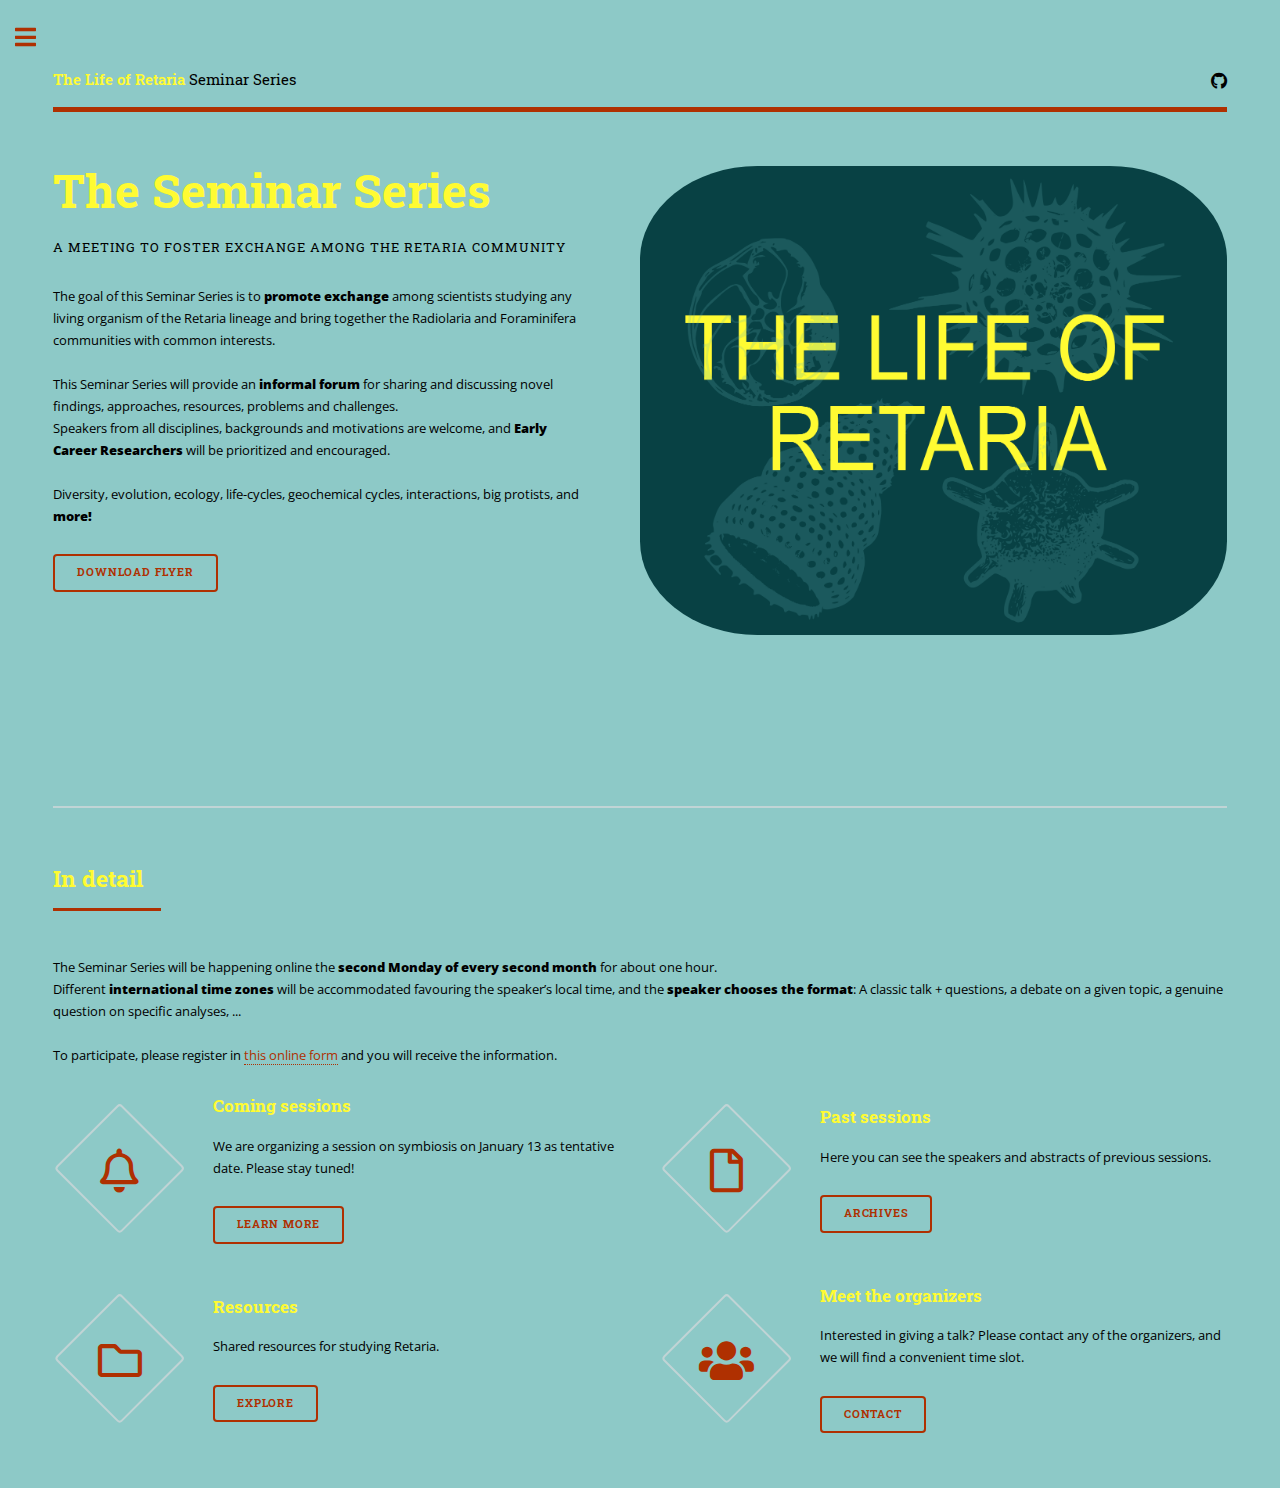
==== index.html @ e72b60a4 "Add files via upload" ====
<!DOCTYPE HTML>
<html>
	<head>
		<title>The Life of Retaria</title>
		<meta charset="utf-8" />
		<meta name="viewport" content="width=device-width, initial-scale=1, user-scalable=no" />
		<link rel="stylesheet" href="assets/css/main.css" />
	</head>
	<body class="is-preload">
		<!-- Wrapper -->
			<div id="wrapper">
				<!-- Main -->
					<div id="main">
						<div class="inner">
							<!-- Header -->
								<header id="header">
									<a href="index.html" class="logo"><strong>The Life of Retaria</strong> Seminar Series</a>
									<ul class="icons">
										<li><a href="https://github.com/thelifeofretaria" class="icon brands fa-github"><span class="label">GitHub</span></a></li>
									</ul>
								</header>
							<!-- Banner -->
								<section id="banner">
									<div class="content">
										<header>
											<h1>The Seminar Series</h1>
											<p>A meeting to foster exchange among the Retaria community</p>
										</header>
										<p>The goal of this Seminar Series is to <b>promote exchange</b> among scientists studying any living organism of the Retaria lineage and bring together the Radiolaria and Foraminifera communities with common interests.<br><br>
										This Seminar Series will provide an <b>informal forum</b> for sharing and discussing novel findings, approaches, resources, problems and challenges.<br>
										Speakers from all disciplines, backgrounds and motivations are welcome, and <b>Early Career Researchers</b> will be prioritized and encouraged.<br><br>
										Diversity, evolution, ecology, life-cycles, geochemical cycles, interactions, big protists, and <b>more!</b></p>
										<ul class="actions">
											<li><a href="resources/flyer.pdf" class="button big" target="_blank">Download flyer</a></li>
										</ul>
									</div>
									<span class="image object">
										<img style="border-radius: 20%; height:80%; width:100%"  src="images/logo.png" alt="Logo" />
									</span>
								</section>
							<!-- Section -->
								<section>
									<header class="major">
										<h2>In detail</h2>
									</header>
									<p>
										The Seminar Series will be happening online the <b>second Monday of every second month</b> for about one hour.<br>
										Different <b>international time zones</b> will be accommodated favouring the speaker’s local time, and the <b>speaker chooses the format</b>: A classic talk + questions, a debate on a given topic, a genuine question on specific analyses, ...<br><br>
										To participate, please register in <a href="https://docs.google.com/forms/d/e/1FAIpQLSf4iBvJV8QETaDscvGAwQDa0go0ghVINvM5Ap4pPi6dqflSEQ/viewform" target="_blank">this online form</a> and you will receive the information.<br>
									</p>
									<div class="features">
										<article>
											<span class="icon fa-bell"></span>
											<div class="content">
												<h3><a href="comingsessions.html">Coming sessions</a></h3>
												<p>We are organizing a session on symbiosis on January 13 as tentative date. Please stay tuned!<b></b></p>
												<ul class="actions">
													<li><a href="comingsessions.html" class="button big">Learn More</a></li>
												</ul>
											</div>
										</article>
										<article>
											<span class="icon regular fa-file"></span>
											<div class="content">
												<h3><a href="pastsessions.html">Past sessions</a></h3>
												<p>Here you can see the speakers and abstracts of previous sessions.</p>
												<ul class="actions">
													<li><a href="pastsessions2024.html" class="button big">Archives</a></li>
												</ul>
											</div>
										</article>
										<article>
											<span class="icon regular fa-folder"></span>
											<div class="content">
												<h3><a href="resources.html">Resources</a></h3>
												<p>Shared resources for studying Retaria.</p>
												<ul class="actions">
													<li><a href="resources.html" class="button big">Explore</a></li>
												</ul>
											</div>
										</article>
										<article>
											<span class="icon solid fa-users"></span>
											<div class="content">
												<h3><a href="organizers.html">Meet the organizers</a></h3>
												<p>Interested in giving a talk? Please contact any of the organizers, and we will find a convenient time slot.</p>
												<ul class="actions">
													<li><a href="organizers.html" class="button big">Contact</a></li>
												</ul>
											</div>
										</article>
									</div>
								</section>
						</div>
					</div>
				<!-- Sidebar -->
					<div id="sidebar">
						<div class="inner">
							<!-- Menu -->
								<nav id="menu">
									<header class="major">
										<h2>Menu</h2>
									</header>
									<ul>
										<li><a href="index.html">Homepage</a></li>
										<li>
											<span class="opener">Programme</span>
											<ul>
												<li><a href="comingsessions.html">Coming sessions</a></li>
												<li><a href="pastsessions2024.html">Past Sessions from 2024</a></li>
											</ul>
										</li>
										<li><a href="resources.html">Resources</a></li>
										<li><a href="organizers.html">Organizers</a></li>
									</ul>
								</nav>
							<!-- Footer -->
								<footer id="footer">
									<p class="copyright">&copy; Untitled. All rights reserved.<br>
									Design: <a href="https://html5up.net">HTML5 UP</a>.</p>
								</footer>
						</div>
					</div>
			</div>
		<!-- Scripts -->
			<script src="assets/js/jquery.min.js"></script>
			<script src="assets/js/browser.min.js"></script>
			<script src="assets/js/breakpoints.min.js"></script>
			<script src="assets/js/util.js"></script>
			<script src="assets/js/main.js"></script>
	</body>
</html>
---- assets/css/main.css ----
@import url(fontawesome-all.min.css);
@import url("https://fonts.googleapis.com/css?family=Open+Sans:400,600,400italic,600italic|Roboto+Slab:400,700");
/*
	Editorial by HTML5 UP
	html5up.net | @ajlkn
	Free for personal and commercial use under the CCA 3.0 license (html5up.net/license)
*/
html, body, div, span, applet, object,
iframe, h1, h2, h3, h4, h5, h6, p, blockquote,
pre, a, abbr, acronym, address, big, cite,
code, del, dfn, em, img, ins, kbd, q, s, samp,
small, strike, strong, sub, sup, tt, var, b,
u, i, center, dl, dt, dd, ol, ul, li, fieldset,
form, label, legend, table, caption, tbody,
tfoot, thead, tr, th, td, article, aside,
canvas, details, embed, figure, figcaption,
footer, header, hgroup, menu, nav, output, ruby,
section, summary, time, mark, audio, video {
  margin: 0;
  padding: 0;
  border: 0;
  font-size: 100%;
  font: inherit;
  vertical-align: baseline; }

article, aside, details, figcaption, figure,
footer, header, hgroup, menu, nav, section {
  display: block; }

body {
  line-height: 1; }

ol, ul {
  list-style: none; }

blockquote, q {
  quotes: none; }
  blockquote:before, blockquote:after, q:before, q:after {
    content: '';
    content: none; }

table {
  border-collapse: collapse;
  border-spacing: 0; }

body {
  -webkit-text-size-adjust: none; }

mark {
  background-color: transparent;
  color: inherit; }

input::-moz-focus-inner {
  border: 0;
  padding: 0; }

input, select, textarea {
  -moz-appearance: none;
  -webkit-appearance: none;
  -ms-appearance: none;
  appearance: none; }

/* Basic */
@-ms-viewport {
  width: device-width; }

body {
  -ms-overflow-style: scrollbar; }

@media screen and (max-width: 480px) {
  html, body {
    min-width: 320px; } }

html {
  box-sizing: border-box; }

*, *:before, *:after {
  box-sizing: inherit; }

body {
  background: #8dc9c7; }
  body.is-preload *, body.is-preload *:before, body.is-preload *:after, body.is-resizing *, body.is-resizing *:before, body.is-resizing *:after {
    -moz-animation: none !important;
    -webkit-animation: none !important;
    -ms-animation: none !important;
    animation: none !important;
    -moz-transition: none !important;
    -webkit-transition: none !important;
    -ms-transition: none !important;
    transition: none !important; }

/* Type */
body, input, select, textarea {
  color: #000000;
  font-family: "Open Sans", sans-serif;
  font-size: 13pt;
  font-weight: 400;
  line-height: 1.65; }
  @media screen and (max-width: 1680px) {
    body, input, select, textarea {
      font-size: 11pt; } }
  @media screen and (max-width: 1280px) {
    body, input, select, textarea {
      font-size: 10pt; } }
  @media screen and (max-width: 360px) {
    body, input, select, textarea {
      font-size: 9pt; } }

a {
  -moz-transition: color 0.2s ease-in-out, border-bottom-color 0.2s ease-in-out;
  -webkit-transition: color 0.2s ease-in-out, border-bottom-color 0.2s ease-in-out;
  -ms-transition: color 0.2s ease-in-out, border-bottom-color 0.2s ease-in-out;
  transition: color 0.2s ease-in-out, border-bottom-color 0.2s ease-in-out;
  border-bottom: dotted 1px;
  color: #AF3001;
  text-decoration: none; }
  a:hover {
    border-bottom-color: #AF3001;
    color: #AF3001 !important; }
    a:hover strong {
      color: inherit; }

strong {
  color: #FFFB32;
  font-weight: 600; }

b {
  color: #000000;
  font-weight: 1000; }

em, i {
  font-style: italic; }

p {
  margin: 0 0 2em 0; }

h1, h2, h3, h4, h5, h6 {
  color: #FFFB32;
  font-family: "Roboto Slab", serif;
  font-weight: 700;
  line-height: 1.5;
  margin: 0 0 1em 0; }
  h1 a, h2 a, h3 a, h4 a, h5 a, h6 a {
    color: inherit;
    text-decoration: none;
    border-bottom: 0; }

h1 {
  font-size: 4em;
  margin: 0 0 0.5em 0;
  line-height: 1.3; }

h2 {
  font-size: 1.75em; }

h3 {
  font-size: 1.25em; }

h4 {
  font-size: 1.1em; }

h5 {
  font-size: 0.9em; }

h6 {
  font-size: 0.7em; }

@media screen and (max-width: 1680px) {
  h1 {
    font-size: 3.5em; } }

@media screen and (max-width: 980px) {
  h1 {
    font-size: 3.25em; } }

@media screen and (max-width: 736px) {
  h1 {
    font-size: 2em;
    line-height: 1.4; }
  h2 {
    font-size: 1.5em; } }

sub {
  font-size: 0.8em;
  position: relative;
  top: 0.5em; }

sup {
  font-size: 0.8em;
  position: relative;
  top: -0.5em; }

blockquote {
  border-left: solid 3px rgba(210, 215, 217, 0.75);
  font-style: italic;
  margin: 0 0 2em 0;
  padding: 0.5em 0 0.5em 2em; }

code {
  background: rgba(230, 235, 237, 0.25);
  border-radius: 0.375em;
  border: solid 1px rgba(210, 215, 217, 0.75);
  font-family: "Courier New", monospace;
  font-size: 0.9em;
  margin: 0 0.25em;
  padding: 0.25em 0.65em; }

pre {
  -webkit-overflow-scrolling: touch;
  font-family: "Courier New", monospace;
  font-size: 0.9em;
  margin: 0 0 2em 0; }
  pre code {
    display: block;
    line-height: 1.75;
    padding: 1em 1.5em;
    overflow-x: auto; }

hr {
  border: 0;
  border-bottom: solid 1px rgba(210, 215, 217, 0.75);
  margin: 2em 0; }
  hr.major {
    margin: 3em 0; }

.align-left {
  text-align: left; }

.align-center {
  text-align: center; }

.align-right {
  text-align: right; }

/* Row */
.row {
  display: flex;
  flex-wrap: wrap;
  box-sizing: border-box;
  align-items: stretch; }
  .row > * {
    box-sizing: border-box; }
  .row.gtr-uniform > * > :last-child {
    margin-bottom: 0; }
  .row.aln-left {
    justify-content: flex-start; }
  .row.aln-center {
    justify-content: center; }
  .row.aln-right {
    justify-content: flex-end; }
  .row.aln-top {
    align-items: flex-start; }
  .row.aln-middle {
    align-items: center; }
  .row.aln-bottom {
    align-items: flex-end; }
  .row > .imp {
    order: -1; }
  .row > .col-1 {
    width: 8.33333%; }
  .row > .off-1 {
    margin-left: 8.33333%; }
  .row > .col-2 {
    width: 16.66667%; }
  .row > .off-2 {
    margin-left: 16.66667%; }
  .row > .col-3 {
    width: 25%; }
  .row > .off-3 {
    margin-left: 25%; }
  .row > .col-4 {
    width: 33.33333%; }
  .row > .off-4 {
    margin-left: 33.33333%; }
  .row > .col-5 {
    width: 41.66667%; }
  .row > .off-5 {
    margin-left: 41.66667%; }
  .row > .col-6 {
    width: 50%; }
  .row > .off-6 {
    margin-left: 50%; }
  .row > .col-7 {
    width: 58.33333%; }
  .row > .off-7 {
    margin-left: 58.33333%; }
  .row > .col-8 {
    width: 66.66667%; }
  .row > .off-8 {
    margin-left: 66.66667%; }
  .row > .col-9 {
    width: 75%; }
  .row > .off-9 {
    margin-left: 75%; }
  .row > .col-10 {
    width: 83.33333%; }
  .row > .off-10 {
    margin-left: 83.33333%; }
  .row > .col-11 {
    width: 91.66667%; }
  .row > .off-11 {
    margin-left: 91.66667%; }
  .row > .col-12 {
    width: 100%; }
  .row > .off-12 {
    margin-left: 100%; }
  .row.gtr-0 {
    margin-top: 0;
    margin-left: 0em; }
    .row.gtr-0 > * {
      padding: 0 0 0 0em; }
    .row.gtr-0.gtr-uniform {
      margin-top: 0em; }
      .row.gtr-0.gtr-uniform > * {
        padding-top: 0em; }
  .row.gtr-25 {
    margin-top: 0;
    margin-left: -0.375em; }
    .row.gtr-25 > * {
      padding: 0 0 0 0.375em; }
    .row.gtr-25.gtr-uniform {
      margin-top: -0.375em; }
      .row.gtr-25.gtr-uniform > * {
        padding-top: 0.375em; }
  .row.gtr-50 {
    margin-top: 0;
    margin-left: -0.75em; }
    .row.gtr-50 > * {
      padding: 0 0 0 0.75em; }
    .row.gtr-50.gtr-uniform {
      margin-top: -0.75em; }
      .row.gtr-50.gtr-uniform > * {
        padding-top: 0.75em; }
  .row {
    margin-top: 0;
    margin-left: -1.5em; }
    .row > * {
      padding: 0 0 0 1.5em; }
    .row.gtr-uniform {
      margin-top: -1.5em; }
      .row.gtr-uniform > * {
        padding-top: 1.5em; }
  .row.gtr-150 {
    margin-top: 0;
    margin-left: -2.25em; }
    .row.gtr-150 > * {
      padding: 0 0 0 2.25em; }
    .row.gtr-150.gtr-uniform {
      margin-top: -2.25em; }
      .row.gtr-150.gtr-uniform > * {
        padding-top: 2.25em; }
  .row.gtr-200 {
    margin-top: 0;
    margin-left: -3em; }
    .row.gtr-200 > * {
      padding: 0 0 0 3em; }
    .row.gtr-200.gtr-uniform {
      margin-top: -3em; }
      .row.gtr-200.gtr-uniform > * {
        padding-top: 3em; }
  @media screen and (max-width: 1680px) {
    .row {
      display: flex;
      flex-wrap: wrap;
      box-sizing: border-box;
      align-items: stretch; }
      .row > * {
        box-sizing: border-box; }
      .row.gtr-uniform > * > :last-child {
        margin-bottom: 0; }
      .row.aln-left {
        justify-content: flex-start; }
      .row.aln-center {
        justify-content: center; }
      .row.aln-right {
        justify-content: flex-end; }
      .row.aln-top {
        align-items: flex-start; }
      .row.aln-middle {
        align-items: center; }
      .row.aln-bottom {
        align-items: flex-end; }
      .row > .imp-xlarge {
        order: -1; }
      .row > .col-1-xlarge {
        width: 8.33333%; }
      .row > .off-1-xlarge {
        margin-left: 8.33333%; }
      .row > .col-2-xlarge {
        width: 16.66667%; }
      .row > .off-2-xlarge {
        margin-left: 16.66667%; }
      .row > .col-3-xlarge {
        width: 25%; }
      .row > .off-3-xlarge {
        margin-left: 25%; }
      .row > .col-4-xlarge {
        width: 33.33333%; }
      .row > .off-4-xlarge {
        margin-left: 33.33333%; }
      .row > .col-5-xlarge {
        width: 41.66667%; }
      .row > .off-5-xlarge {
        margin-left: 41.66667%; }
      .row > .col-6-xlarge {
        width: 50%; }
      .row > .off-6-xlarge {
        margin-left: 50%; }
      .row > .col-7-xlarge {
        width: 58.33333%; }
      .row > .off-7-xlarge {
        margin-left: 58.33333%; }
      .row > .col-8-xlarge {
        width: 66.66667%; }
      .row > .off-8-xlarge {
        margin-left: 66.66667%; }
      .row > .col-9-xlarge {
        width: 75%; }
      .row > .off-9-xlarge {
        margin-left: 75%; }
      .row > .col-10-xlarge {
        width: 83.33333%; }
      .row > .off-10-xlarge {
        margin-left: 83.33333%; }
      .row > .col-11-xlarge {
        width: 91.66667%; }
      .row > .off-11-xlarge {
        margin-left: 91.66667%; }
      .row > .col-12-xlarge {
        width: 100%; }
      .row > .off-12-xlarge {
        margin-left: 100%; }
      .row.gtr-0 {
        margin-top: 0;
        margin-left: 0em; }
        .row.gtr-0 > * {
          padding: 0 0 0 0em; }
        .row.gtr-0.gtr-uniform {
          margin-top: 0em; }
          .row.gtr-0.gtr-uniform > * {
            padding-top: 0em; }
      .row.gtr-25 {
        margin-top: 0;
        margin-left: -0.375em; }
        .row.gtr-25 > * {
          padding: 0 0 0 0.375em; }
        .row.gtr-25.gtr-uniform {
          margin-top: -0.375em; }
          .row.gtr-25.gtr-uniform > * {
            padding-top: 0.375em; }
      .row.gtr-50 {
        margin-top: 0;
        margin-left: -0.75em; }
        .row.gtr-50 > * {
          padding: 0 0 0 0.75em; }
        .row.gtr-50.gtr-uniform {
          margin-top: -0.75em; }
          .row.gtr-50.gtr-uniform > * {
            padding-top: 0.75em; }
      .row {
        margin-top: 0;
        margin-left: -1.5em; }
        .row > * {
          padding: 0 0 0 1.5em; }
        .row.gtr-uniform {
          margin-top: -1.5em; }
          .row.gtr-uniform > * {
            padding-top: 1.5em; }
      .row.gtr-150 {
        margin-top: 0;
        margin-left: -2.25em; }
        .row.gtr-150 > * {
          padding: 0 0 0 2.25em; }
        .row.gtr-150.gtr-uniform {
          margin-top: -2.25em; }
          .row.gtr-150.gtr-uniform > * {
            padding-top: 2.25em; }
      .row.gtr-200 {
        margin-top: 0;
        margin-left: -3em; }
        .row.gtr-200 > * {
          padding: 0 0 0 3em; }
        .row.gtr-200.gtr-uniform {
          margin-top: -3em; }
          .row.gtr-200.gtr-uniform > * {
            padding-top: 3em; } }
  @media screen and (max-width: 1280px) {
    .row {
      display: flex;
      flex-wrap: wrap;
      box-sizing: border-box;
      align-items: stretch; }
      .row > * {
        box-sizing: border-box; }
      .row.gtr-uniform > * > :last-child {
        margin-bottom: 0; }
      .row.aln-left {
        justify-content: flex-start; }
      .row.aln-center {
        justify-content: center; }
      .row.aln-right {
        justify-content: flex-end; }
      .row.aln-top {
        align-items: flex-start; }
      .row.aln-middle {
        align-items: center; }
      .row.aln-bottom {
        align-items: flex-end; }
      .row > .imp-large {
        order: -1; }
      .row > .col-1-large {
        width: 8.33333%; }
      .row > .off-1-large {
        margin-left: 8.33333%; }
      .row > .col-2-large {
        width: 16.66667%; }
      .row > .off-2-large {
        margin-left: 16.66667%; }
      .row > .col-3-large {
        width: 25%; }
      .row > .off-3-large {
        margin-left: 25%; }
      .row > .col-4-large {
        width: 33.33333%; }
      .row > .off-4-large {
        margin-left: 33.33333%; }
      .row > .col-5-large {
        width: 41.66667%; }
      .row > .off-5-large {
        margin-left: 41.66667%; }
      .row > .col-6-large {
        width: 50%; }
      .row > .off-6-large {
        margin-left: 50%; }
      .row > .col-7-large {
        width: 58.33333%; }
      .row > .off-7-large {
        margin-left: 58.33333%; }
      .row > .col-8-large {
        width: 66.66667%; }
      .row > .off-8-large {
        margin-left: 66.66667%; }
      .row > .col-9-large {
        width: 75%; }
      .row > .off-9-large {
        margin-left: 75%; }
      .row > .col-10-large {
        width: 83.33333%; }
      .row > .off-10-large {
        margin-left: 83.33333%; }
      .row > .col-11-large {
        width: 91.66667%; }
      .row > .off-11-large {
        margin-left: 91.66667%; }
      .row > .col-12-large {
        width: 100%; }
      .row > .off-12-large {
        margin-left: 100%; }
      .row.gtr-0 {
        margin-top: 0;
        margin-left: 0em; }
        .row.gtr-0 > * {
          padding: 0 0 0 0em; }
        .row.gtr-0.gtr-uniform {
          margin-top: 0em; }
          .row.gtr-0.gtr-uniform > * {
            padding-top: 0em; }
      .row.gtr-25 {
        margin-top: 0;
        margin-left: -0.375em; }
        .row.gtr-25 > * {
          padding: 0 0 0 0.375em; }
        .row.gtr-25.gtr-uniform {
          margin-top: -0.375em; }
          .row.gtr-25.gtr-uniform > * {
            padding-top: 0.375em; }
      .row.gtr-50 {
        margin-top: 0;
        margin-left: -0.75em; }
        .row.gtr-50 > * {
          padding: 0 0 0 0.75em; }
        .row.gtr-50.gtr-uniform {
          margin-top: -0.75em; }
          .row.gtr-50.gtr-uniform > * {
            padding-top: 0.75em; }
      .row {
        margin-top: 0;
        margin-left: -1.5em; }
        .row > * {
          padding: 0 0 0 1.5em; }
        .row.gtr-uniform {
          margin-top: -1.5em; }
          .row.gtr-uniform > * {
            padding-top: 1.5em; }
      .row.gtr-150 {
        margin-top: 0;
        margin-left: -2.25em; }
        .row.gtr-150 > * {
          padding: 0 0 0 2.25em; }
        .row.gtr-150.gtr-uniform {
          margin-top: -2.25em; }
          .row.gtr-150.gtr-uniform > * {
            padding-top: 2.25em; }
      .row.gtr-200 {
        margin-top: 0;
        margin-left: -3em; }
        .row.gtr-200 > * {
          padding: 0 0 0 3em; }
        .row.gtr-200.gtr-uniform {
          margin-top: -3em; }
          .row.gtr-200.gtr-uniform > * {
            padding-top: 3em; } }
  @media screen and (max-width: 980px) {
    .row {
      display: flex;
      flex-wrap: wrap;
      box-sizing: border-box;
      align-items: stretch; }
      .row > * {
        box-sizing: border-box; }
      .row.gtr-uniform > * > :last-child {
        margin-bottom: 0; }
      .row.aln-left {
        justify-content: flex-start; }
      .row.aln-center {
        justify-content: center; }
      .row.aln-right {
        justify-content: flex-end; }
      .row.aln-top {
        align-items: flex-start; }
      .row.aln-middle {
        align-items: center; }
      .row.aln-bottom {
        align-items: flex-end; }
      .row > .imp-medium {
        order: -1; }
      .row > .col-1-medium {
        width: 8.33333%; }
      .row > .off-1-medium {
        margin-left: 8.33333%; }
      .row > .col-2-medium {
        width: 16.66667%; }
      .row > .off-2-medium {
        margin-left: 16.66667%; }
      .row > .col-3-medium {
        width: 25%; }
      .row > .off-3-medium {
        margin-left: 25%; }
      .row > .col-4-medium {
        width: 33.33333%; }
      .row > .off-4-medium {
        margin-left: 33.33333%; }
      .row > .col-5-medium {
        width: 41.66667%; }
      .row > .off-5-medium {
        margin-left: 41.66667%; }
      .row > .col-6-medium {
        width: 50%; }
      .row > .off-6-medium {
        margin-left: 50%; }
      .row > .col-7-medium {
        width: 58.33333%; }
      .row > .off-7-medium {
        margin-left: 58.33333%; }
      .row > .col-8-medium {
        width: 66.66667%; }
      .row > .off-8-medium {
        margin-left: 66.66667%; }
      .row > .col-9-medium {
        width: 75%; }
      .row > .off-9-medium {
        margin-left: 75%; }
      .row > .col-10-medium {
        width: 83.33333%; }
      .row > .off-10-medium {
        margin-left: 83.33333%; }
      .row > .col-11-medium {
        width: 91.66667%; }
      .row > .off-11-medium {
        margin-left: 91.66667%; }
      .row > .col-12-medium {
        width: 100%; }
      .row > .off-12-medium {
        margin-left: 100%; }
      .row.gtr-0 {
        margin-top: 0;
        margin-left: 0em; }
        .row.gtr-0 > * {
          padding: 0 0 0 0em; }
        .row.gtr-0.gtr-uniform {
          margin-top: 0em; }
          .row.gtr-0.gtr-uniform > * {
            padding-top: 0em; }
      .row.gtr-25 {
        margin-top: 0;
        margin-left: -0.375em; }
        .row.gtr-25 > * {
          padding: 0 0 0 0.375em; }
        .row.gtr-25.gtr-uniform {
          margin-top: -0.375em; }
          .row.gtr-25.gtr-uniform > * {
            padding-top: 0.375em; }
      .row.gtr-50 {
        margin-top: 0;
        margin-left: -0.75em; }
        .row.gtr-50 > * {
          padding: 0 0 0 0.75em; }
        .row.gtr-50.gtr-uniform {
          margin-top: -0.75em; }
          .row.gtr-50.gtr-uniform > * {
            padding-top: 0.75em; }
      .row {
        margin-top: 0;
        margin-left: -1.5em; }
        .row > * {
          padding: 0 0 0 1.5em; }
        .row.gtr-uniform {
          margin-top: -1.5em; }
          .row.gtr-uniform > * {
            padding-top: 1.5em; }
      .row.gtr-150 {
        margin-top: 0;
        margin-left: -2.25em; }
        .row.gtr-150 > * {
          padding: 0 0 0 2.25em; }
        .row.gtr-150.gtr-uniform {
          margin-top: -2.25em; }
          .row.gtr-150.gtr-uniform > * {
            padding-top: 2.25em; }
      .row.gtr-200 {
        margin-top: 0;
        margin-left: -3em; }
        .row.gtr-200 > * {
          padding: 0 0 0 3em; }
        .row.gtr-200.gtr-uniform {
          margin-top: -3em; }
          .row.gtr-200.gtr-uniform > * {
            padding-top: 3em; } }
  @media screen and (max-width: 736px) {
    .row {
      display: flex;
      flex-wrap: wrap;
      box-sizing: border-box;
      align-items: stretch; }
      .row > * {
        box-sizing: border-box; }
      .row.gtr-uniform > * > :last-child {
        margin-bottom: 0; }
      .row.aln-left {
        justify-content: flex-start; }
      .row.aln-center {
        justify-content: center; }
      .row.aln-right {
        justify-content: flex-end; }
      .row.aln-top {
        align-items: flex-start; }
      .row.aln-middle {
        align-items: center; }
      .row.aln-bottom {
        align-items: flex-end; }
      .row > .imp-small {
        order: -1; }
      .row > .col-1-small {
        width: 8.33333%; }
      .row > .off-1-small {
        margin-left: 8.33333%; }
      .row > .col-2-small {
        width: 16.66667%; }
      .row > .off-2-small {
        margin-left: 16.66667%; }
      .row > .col-3-small {
        width: 25%; }
      .row > .off-3-small {
        margin-left: 25%; }
      .row > .col-4-small {
        width: 33.33333%; }
      .row > .off-4-small {
        margin-left: 33.33333%; }
      .row > .col-5-small {
        width: 41.66667%; }
      .row > .off-5-small {
        margin-left: 41.66667%; }
      .row > .col-6-small {
        width: 50%; }
      .row > .off-6-small {
        margin-left: 50%; }
      .row > .col-7-small {
        width: 58.33333%; }
      .row > .off-7-small {
        margin-left: 58.33333%; }
      .row > .col-8-small {
        width: 66.66667%; }
      .row > .off-8-small {
        margin-left: 66.66667%; }
      .row > .col-9-small {
        width: 75%; }
      .row > .off-9-small {
        margin-left: 75%; }
      .row > .col-10-small {
        width: 83.33333%; }
      .row > .off-10-small {
        margin-left: 83.33333%; }
      .row > .col-11-small {
        width: 91.66667%; }
      .row > .off-11-small {
        margin-left: 91.66667%; }
      .row > .col-12-small {
        width: 100%; }
      .row > .off-12-small {
        margin-left: 100%; }
      .row.gtr-0 {
        margin-top: 0;
        margin-left: 0em; }
        .row.gtr-0 > * {
          padding: 0 0 0 0em; }
        .row.gtr-0.gtr-uniform {
          margin-top: 0em; }
          .row.gtr-0.gtr-uniform > * {
            padding-top: 0em; }
      .row.gtr-25 {
        margin-top: 0;
        margin-left: -0.375em; }
        .row.gtr-25 > * {
          padding: 0 0 0 0.375em; }
        .row.gtr-25.gtr-uniform {
          margin-top: -0.375em; }
          .row.gtr-25.gtr-uniform > * {
            padding-top: 0.375em; }
      .row.gtr-50 {
        margin-top: 0;
        margin-left: -0.75em; }
        .row.gtr-50 > * {
          padding: 0 0 0 0.75em; }
        .row.gtr-50.gtr-uniform {
          margin-top: -0.75em; }
          .row.gtr-50.gtr-uniform > * {
            padding-top: 0.75em; }
      .row {
        margin-top: 0;
        margin-left: -1.5em; }
        .row > * {
          padding: 0 0 0 1.5em; }
        .row.gtr-uniform {
          margin-top: -1.5em; }
          .row.gtr-uniform > * {
            padding-top: 1.5em; }
      .row.gtr-150 {
        margin-top: 0;
        margin-left: -2.25em; }
        .row.gtr-150 > * {
          padding: 0 0 0 2.25em; }
        .row.gtr-150.gtr-uniform {
          margin-top: -2.25em; }
          .row.gtr-150.gtr-uniform > * {
            padding-top: 2.25em; }
      .row.gtr-200 {
        margin-top: 0;
        margin-left: -3em; }
        .row.gtr-200 > * {
          padding: 0 0 0 3em; }
        .row.gtr-200.gtr-uniform {
          margin-top: -3em; }
          .row.gtr-200.gtr-uniform > * {
            padding-top: 3em; } }
  @media screen and (max-width: 480px) {
    .row {
      display: flex;
      flex-wrap: wrap;
      box-sizing: border-box;
      align-items: stretch; }
      .row > * {
        box-sizing: border-box; }
      .row.gtr-uniform > * > :last-child {
        margin-bottom: 0; }
      .row.aln-left {
        justify-content: flex-start; }
      .row.aln-center {
        justify-content: center; }
      .row.aln-right {
        justify-content: flex-end; }
      .row.aln-top {
        align-items: flex-start; }
      .row.aln-middle {
        align-items: center; }
      .row.aln-bottom {
        align-items: flex-end; }
      .row > .imp-xsmall {
        order: -1; }
      .row > .col-1-xsmall {
        width: 8.33333%; }
      .row > .off-1-xsmall {
        margin-left: 8.33333%; }
      .row > .col-2-xsmall {
        width: 16.66667%; }
      .row > .off-2-xsmall {
        margin-left: 16.66667%; }
      .row > .col-3-xsmall {
        width: 25%; }
      .row > .off-3-xsmall {
        margin-left: 25%; }
      .row > .col-4-xsmall {
        width: 33.33333%; }
      .row > .off-4-xsmall {
        margin-left: 33.33333%; }
      .row > .col-5-xsmall {
        width: 41.66667%; }
      .row > .off-5-xsmall {
        margin-left: 41.66667%; }
      .row > .col-6-xsmall {
        width: 50%; }
      .row > .off-6-xsmall {
        margin-left: 50%; }
      .row > .col-7-xsmall {
        width: 58.33333%; }
      .row > .off-7-xsmall {
        margin-left: 58.33333%; }
      .row > .col-8-xsmall {
        width: 66.66667%; }
      .row > .off-8-xsmall {
        margin-left: 66.66667%; }
      .row > .col-9-xsmall {
        width: 75%; }
      .row > .off-9-xsmall {
        margin-left: 75%; }
      .row > .col-10-xsmall {
        width: 83.33333%; }
      .row > .off-10-xsmall {
        margin-left: 83.33333%; }
      .row > .col-11-xsmall {
        width: 91.66667%; }
      .row > .off-11-xsmall {
        margin-left: 91.66667%; }
      .row > .col-12-xsmall {
        width: 100%; }
      .row > .off-12-xsmall {
        margin-left: 100%; }
      .row.gtr-0 {
        margin-top: 0;
        margin-left: 0em; }
        .row.gtr-0 > * {
          padding: 0 0 0 0em; }
        .row.gtr-0.gtr-uniform {
          margin-top: 0em; }
          .row.gtr-0.gtr-uniform > * {
            padding-top: 0em; }
      .row.gtr-25 {
        margin-top: 0;
        margin-left: -0.375em; }
        .row.gtr-25 > * {
          padding: 0 0 0 0.375em; }
        .row.gtr-25.gtr-uniform {
          margin-top: -0.375em; }
          .row.gtr-25.gtr-uniform > * {
            padding-top: 0.375em; }
      .row.gtr-50 {
        margin-top: 0;
        margin-left: -0.75em; }
        .row.gtr-50 > * {
          padding: 0 0 0 0.75em; }
        .row.gtr-50.gtr-uniform {
          margin-top: -0.75em; }
          .row.gtr-50.gtr-uniform > * {
            padding-top: 0.75em; }
      .row {
        margin-top: 0;
        margin-left: -1.5em; }
        .row > * {
          padding: 0 0 0 1.5em; }
        .row.gtr-uniform {
          margin-top: -1.5em; }
          .row.gtr-uniform > * {
            padding-top: 1.5em; }
      .row.gtr-150 {
        margin-top: 0;
        margin-left: -2.25em; }
        .row.gtr-150 > * {
          padding: 0 0 0 2.25em; }
        .row.gtr-150.gtr-uniform {
          margin-top: -2.25em; }
          .row.gtr-150.gtr-uniform > * {
            padding-top: 2.25em; }
      .row.gtr-200 {
        margin-top: 0;
        margin-left: -3em; }
        .row.gtr-200 > * {
          padding: 0 0 0 3em; }
        .row.gtr-200.gtr-uniform {
          margin-top: -3em; }
          .row.gtr-200.gtr-uniform > * {
            padding-top: 3em; } }

/* Section/Article */
section.special, article.special {
  text-align: center; }

header p {
  font-family: "Roboto Slab", serif;
  font-size: 1em;
  font-weight: 400;
  letter-spacing: 0.075em;
  margin-top: -0.5em;
  text-transform: uppercase; }

header.major > :last-child {
  border-bottom: solid 3px #AF3001;
  display: inline-block;
  margin: 0 0 2em 0;
  padding: 0 0.75em 0.5em 0; }

header.main > :last-child {
  margin: 0 0 1em 0; }

/* Form */
form {
  margin: 0 0 2em 0; }

label {
  color: #3d4449;
  display: block;
  font-size: 0.9em;
  font-weight: 600;
  margin: 0 0 1em 0; }

input[type="text"],
input[type="password"],
input[type="email"],
input[type="tel"],
input[type="search"],
input[type="url"],
select,
textarea {
  -moz-appearance: none;
  -webkit-appearance: none;
  -ms-appearance: none;
  appearance: none;
  background: #ffffff;
  border-radius: 0.375em;
  border: none;
  border: solid 1px rgba(210, 215, 217, 0.75);
  color: inherit;
  display: block;
  outline: 0;
  padding: 0 1em;
  text-decoration: none;
  width: 100%; }
  input[type="text"]:invalid,
  input[type="password"]:invalid,
  input[type="email"]:invalid,
  input[type="tel"]:invalid,
  input[type="search"]:invalid,
  input[type="url"]:invalid,
  select:invalid,
  textarea:invalid {
    box-shadow: none; }
  input[type="text"]:focus,
  input[type="password"]:focus,
  input[type="email"]:focus,
  input[type="tel"]:focus,
  input[type="search"]:focus,
  input[type="url"]:focus,
  select:focus,
  textarea:focus {
    border-color: #AF3001;
    box-shadow: 0 0 0 1px #AF3001; }

select {
  background-image: url("data:image/svg+xml;charset=utf8,%3Csvg xmlns='http://www.w3.org/2000/svg' width='40' height='40' preserveAspectRatio='none' viewBox='0 0 40 40'%3E%3Cpath d='M9.4,12.3l10.4,10.4l10.4-10.4c0.2-0.2,0.5-0.4,0.9-0.4c0.3,0,0.6,0.1,0.9,0.4l3.3,3.3c0.2,0.2,0.4,0.5,0.4,0.9 c0,0.4-0.1,0.6-0.4,0.9L20.7,31.9c-0.2,0.2-0.5,0.4-0.9,0.4c-0.3,0-0.6-0.1-0.9-0.4L4.3,17.3c-0.2-0.2-0.4-0.5-0.4-0.9 c0-0.4,0.1-0.6,0.4-0.9l3.3-3.3c0.2-0.2,0.5-0.4,0.9-0.4S9.1,12.1,9.4,12.3z' fill='rgba(210, 215, 217, 0.75)' /%3E%3C/svg%3E");
  background-size: 1.25em;
  background-repeat: no-repeat;
  background-position: calc(100% - 1em) center;
  height: 2.75em;
  padding-right: 2.75em;
  text-overflow: ellipsis; }
  select option {
    color: #3d4449;
    background: #ffffff; }
  select:focus::-ms-value {
    background-color: transparent; }
  select::-ms-expand {
    display: none; }

input[type="text"],
input[type="password"],
input[type="email"],
input[type="tel"],
input[type="search"],
input[type="url"],
select {
  height: 2.75em; }

textarea {
  padding: 0.75em 1em; }

input[type="checkbox"],
input[type="radio"] {
  -moz-appearance: none;
  -webkit-appearance: none;
  -ms-appearance: none;
  appearance: none;
  display: block;
  float: left;
  margin-right: -2em;
  opacity: 0;
  width: 1em;
  z-index: -1; }
  input[type="checkbox"] + label,
  input[type="radio"] + label {
    text-decoration: none;
    color: #60666b;
    cursor: pointer;
    display: inline-block;
    font-size: 1em;
    font-weight: 400;
    padding-left: 2.4em;
    padding-right: 0.75em;
    position: relative; }
    input[type="checkbox"] + label:before,
    input[type="radio"] + label:before {
      -moz-osx-font-smoothing: grayscale;
      -webkit-font-smoothing: antialiased;
      display: inline-block;
      font-style: normal;
      font-variant: normal;
      text-rendering: auto;
      line-height: 1;
      text-transform: none !important;
      font-family: 'Font Awesome 5 Free';
      font-weight: 900; }
    input[type="checkbox"] + label:before,
    input[type="radio"] + label:before {
      background: #ffffff;
      border-radius: 0.375em;
      border: solid 1px rgba(210, 215, 217, 0.75);
      content: '';
      display: inline-block;
      font-size: 0.8em;
      height: 2.0625em;
      left: 0;
      line-height: 2.0625em;
      position: absolute;
      text-align: center;
      top: 0;
      width: 2.0625em; }
  input[type="checkbox"]:checked + label:before,
  input[type="radio"]:checked + label:before {
    background: #3d4449;
    border-color: #3d4449;
    color: #ffffff;
    content: '\f00c'; }
  input[type="checkbox"]:focus + label:before,
  input[type="radio"]:focus + label:before {
    border-color: #AF3001;
    box-shadow: 0 0 0 1px #AF3001; }

input[type="checkbox"] + label:before {
  border-radius: 0.375em; }

input[type="radio"] + label:before {
  border-radius: 100%; }

::-webkit-input-placeholder {
  color: #60666b !important;
  opacity: 1.0; }

:-moz-placeholder {
  color: #60666b !important;
  opacity: 1.0; }

::-moz-placeholder {
  color: #60666b !important;
  opacity: 1.0; }

:-ms-input-placeholder {
  color: #60666b !important;
  opacity: 1.0; }

/* Box */
.box {
  border-radius: 0.375em;
  border: solid 1px rgba(210, 215, 217, 0.75);
  margin-bottom: 2em;
  padding: 1.5em; }
  .box > :last-child,
  .box > :last-child > :last-child,
  .box > :last-child > :last-child > :last-child {
    margin-bottom: 0; }
  .box.alt {
    border: 0;
    border-radius: 0;
    padding: 0; }

/* Icon */
.icon {
  text-decoration: none;
  border-bottom: none;
  position: relative; }
  .icon:before {
    -moz-osx-font-smoothing: grayscale;
    -webkit-font-smoothing: antialiased;
    display: inline-block;
    font-style: normal;
    font-variant: normal;
    text-rendering: auto;
    line-height: 1;
    text-transform: none !important;
    font-family: 'Font Awesome 5 Free';
    font-weight: 400; }
  .icon > .label {
    display: none; }
  .icon:before {
    line-height: inherit; }
  .icon.solid:before {
    font-weight: 900; }
  .icon.brands:before {
    font-family: 'Font Awesome 5 Brands'; }

/* Image */
.image {
  border-radius: 0.375em;
  border: 0;
  display: inline-block;
  position: relative; }
  .image img {
    border-radius: 0.375em;
    display: block; }
  .image.left, .image.right {
    max-width: 40%; }
    .image.left img, .image.right img {
      width: 100%; }
  .image.left {
    float: left;
    padding: 0 1.5em 1em 0;
    top: 0.25em; }
  .image.right {
    float: right;
    padding: 0 0 1em 1.5em;
    top: 0.25em; }
  .image.fit {
    display: block;
    margin: 0 0 2em 0;
    width: 100%; }
    .image.fit img {
      width: 100%; }
  .image.main {
    display: block;
    margin: 0 0 3em 0;
    width: 100%; }
    .image.main img {
      width: 100%; }

a.image {
  overflow: hidden; }
  a.image img {
    -moz-transition: -moz-transform 0.2s ease;
    -webkit-transition: -webkit-transform 0.2s ease;
    -ms-transition: -ms-transform 0.2s ease;
    transition: transform 0.2s ease; }
  a.image:hover img {
    -moz-transform: scale(1.075);
    -webkit-transform: scale(1.075);
    -ms-transform: scale(1.075);
    transform: scale(1.075); }

/* List */
ol {
  list-style: decimal;
  margin: 0 0 2em 0;
  padding-left: 1.25em; }
  ol li {
    padding-left: 0.25em; }

ul {
  list-style: disc;
  margin: 0 0 2em 0;
  padding-left: 1em; }
  ul li {
    padding-left: 0.5em; }
  ul.alt {
    list-style: none;
    padding-left: 0; }
    ul.alt li {
      border-top: solid 1px rgba(210, 215, 217, 0.75);
      padding: 0.5em 0; }
      ul.alt li:first-child {
        border-top: 0;
        padding-top: 0; }

dl {
  margin: 0 0 2em 0; }
  dl dt {
    display: block;
    font-weight: 600;
    margin: 0 0 1em 0; }
  dl dd {
    margin-left: 2em; }

/* Actions */
ul.actions {
  display: -moz-flex;
  display: -webkit-flex;
  display: -ms-flex;
  display: flex;
  cursor: default;
  list-style: none;
  margin-left: -1em;
  padding-left: 0; }
  ul.actions li {
    padding: 0 0 0 1em;
    vertical-align: middle; }
  ul.actions.special {
    -moz-justify-content: center;
    -webkit-justify-content: center;
    -ms-justify-content: center;
    justify-content: center;
    width: 100%;
    margin-left: 0; }
    ul.actions.special li:first-child {
      padding-left: 0; }
  ul.actions.stacked {
    -moz-flex-direction: column;
    -webkit-flex-direction: column;
    -ms-flex-direction: column;
    flex-direction: column;
    margin-left: 0; }
    ul.actions.stacked li {
      padding: 1.3em 0 0 0; }
      ul.actions.stacked li:first-child {
        padding-top: 0; }
  ul.actions.fit {
    width: calc(100% + 1em); }
    ul.actions.fit li {
      -moz-flex-grow: 1;
      -webkit-flex-grow: 1;
      -ms-flex-grow: 1;
      flex-grow: 1;
      -moz-flex-shrink: 1;
      -webkit-flex-shrink: 1;
      -ms-flex-shrink: 1;
      flex-shrink: 1;
      width: 100%; }
      ul.actions.fit li > * {
        width: 100%; }
    ul.actions.fit.stacked {
      width: 100%; }

/* Icons */
ul.icons {
  cursor: default;
  list-style: none;
  padding-left: 0; }
  ul.icons li {
    display: inline-block;
    padding: 0 1em 0 0; }
    ul.icons li:last-child {
      padding-right: 0; }
    ul.icons li .icon {
      color: inherit; }
      ul.icons li .icon:before {
        font-size: 1.25em; }

/* Contact */
ul.contact {
  list-style: none;
  padding: 0; }
  ul.contact li {
    text-decoration: none;
    border-top: solid 1px rgba(210, 215, 217, 0.75);
    margin: 1.5em 0 0 0;
    padding: 1.5em 0 0 3em;
    position: relative; }
    ul.contact li:before {
      -moz-osx-font-smoothing: grayscale;
      -webkit-font-smoothing: antialiased;
      display: inline-block;
      font-style: normal;
      font-variant: normal;
      text-rendering: auto;
      line-height: 1;
      text-transform: none !important;
      font-family: 'Font Awesome 5 Free';
      font-weight: 400; }
    ul.contact li:before {
      color: #AF3001;
      display: inline-block;
      font-size: 1.5em;
      height: 1.125em;
      left: 0;
      line-height: 1.125em;
      position: absolute;
      text-align: center;
      top: 1em;
      width: 1.5em; }
    ul.contact li:first-child {
      border-top: 0;
      margin-top: 0;
      padding-top: 0; }
      ul.contact li:first-child:before {
        top: 0; }
    ul.contact li a {
      color: inherit; }

/* Pagination */
ul.pagination {
  cursor: default;
  list-style: none;
  padding-left: 0; }
  ul.pagination li {
    display: inline-block;
    padding-left: 0;
    vertical-align: middle; }
    ul.pagination li > .page {
      -moz-transition: background-color 0.2s ease-in-out, color 0.2s ease-in-out;
      -webkit-transition: background-color 0.2s ease-in-out, color 0.2s ease-in-out;
      -ms-transition: background-color 0.2s ease-in-out, color 0.2s ease-in-out;
      transition: background-color 0.2s ease-in-out, color 0.2s ease-in-out;
      border-bottom: 0;
      border-radius: 0.375em;
      display: inline-block;
      font-size: 0.8em;
      font-weight: 600;
      height: 2em;
      line-height: 2em;
      margin: 0 0.125em;
      min-width: 2em;
      padding: 0 0.5em;
      text-align: center; }
      ul.pagination li > .page.active {
        background-color: #AF3001;
        color: #ffffff !important; }
        ul.pagination li > .page.active:hover {
          background-color: #AF3001; }
        ul.pagination li > .page.active:active {
          background-color: #AF3001; }
    ul.pagination li:first-child {
      padding-right: 0.75em; }
    ul.pagination li:last-child {
      padding-left: 0.75em; }
  @media screen and (max-width: 480px) {
    ul.pagination li:nth-child(n+2):nth-last-child(n+2) {
      display: none; }
    ul.pagination li:first-child {
      padding-right: 0; } }

/* Table */
.table-wrapper {
  -webkit-overflow-scrolling: touch;
  overflow-x: auto; }

table {
  margin: 0 0 2em 0;
  width: 100%; }
  table tbody tr {
    border: solid 1px rgba(210, 215, 217, 0.75);
    border-left: 0;
    border-right: 0; }
    table tbody tr:nth-child(2n + 1) {
      background-color: rgba(230, 235, 237, 0.25); }
  table td {
    padding: 0.75em 0.75em; }
  table th {
    color: #3d4449;
    font-size: 0.9em;
    font-weight: 600;
    padding: 0 0.75em 0.75em 0.75em;
    text-align: left; }
  table thead {
    border-bottom: solid 2px rgba(210, 215, 217, 0.75); }
  table tfoot {
    border-top: solid 2px rgba(210, 215, 217, 0.75); }
  table.alt {
    border-collapse: separate; }
    table.alt tbody tr td {
      border: solid 1px rgba(210, 215, 217, 0.75);
      border-left-width: 0;
      border-top-width: 0; }
      table.alt tbody tr td:first-child {
        border-left-width: 1px; }
    table.alt tbody tr:first-child td {
      border-top-width: 1px; }
    table.alt thead {
      border-bottom: 0; }
    table.alt tfoot {
      border-top: 0; }

/* Button */
input[type="submit"],
input[type="reset"],
input[type="button"],
button,
.button {
  -moz-appearance: none;
  -webkit-appearance: none;
  -ms-appearance: none;
  appearance: none;
  -moz-transition: background-color 0.2s ease-in-out, color 0.2s ease-in-out;
  -webkit-transition: background-color 0.2s ease-in-out, color 0.2s ease-in-out;
  -ms-transition: background-color 0.2s ease-in-out, color 0.2s ease-in-out;
  transition: background-color 0.2s ease-in-out, color 0.2s ease-in-out;
  background-color: transparent;
  border-radius: 0.375em;
  border: 0;
  box-shadow: inset 0 0 0 2px #AF3001;
  color: #AF3001 !important;
  cursor: pointer;
  display: inline-block;
  font-family: "Roboto Slab", serif;
  font-size: 0.8em;
  font-weight: 700;
  height: 3.5em;
  letter-spacing: 0.075em;
  line-height: 3.5em;
  padding: 0 2.25em;
  text-align: center;
  text-decoration: none;
  text-transform: uppercase;
  white-space: nowrap; }
  input[type="submit"]:hover,
  input[type="reset"]:hover,
  input[type="button"]:hover,
  button:hover,
  .button:hover {
    background-color: rgba(245, 106, 106, 0.05); }
  input[type="submit"]:active,
  input[type="reset"]:active,
  input[type="button"]:active,
  button:active,
  .button:active {
    background-color: rgba(245, 106, 106, 0.15); }
  input[type="submit"].icon:before,
  input[type="reset"].icon:before,
  input[type="button"].icon:before,
  button.icon:before,
  .button.icon:before {
    margin-right: 0.5em; }
  input[type="submit"].fit,
  input[type="reset"].fit,
  input[type="button"].fit,
  button.fit,
  .button.fit {
    width: 100%; }
  input[type="submit"].small,
  input[type="reset"].small,
  input[type="button"].small,
  button.small,
  .button.small {
    font-size: 0.6em; }
  input[type="submit"].large,
  input[type="reset"].large,
  input[type="button"].large,
  button.large,
  .button.large {
    font-size: 1em;
    height: 3.65em;
    line-height: 3.65em; }
  input[type="submit"].primary,
  input[type="reset"].primary,
  input[type="button"].primary,
  button.primary,
  .button.primary {
    background-color: #AF3001;
    box-shadow: none;
    color: #ffffff !important; }
    input[type="submit"].primary:hover,
    input[type="reset"].primary:hover,
    input[type="button"].primary:hover,
    button.primary:hover,
    .button.primary:hover {
      background-color: #AF3001; }
    input[type="submit"].primary:active,
    input[type="reset"].primary:active,
    input[type="button"].primary:active,
    button.primary:active,
    .button.primary:active {
      background-color: #AF3001; }
  input[type="submit"].disabled, input[type="submit"]:disabled,
  input[type="reset"].disabled,
  input[type="reset"]:disabled,
  input[type="button"].disabled,
  input[type="button"]:disabled,
  button.disabled,
  button:disabled,
  .button.disabled,
  .button:disabled {
    pointer-events: none;
    opacity: 0.25; }

/* Mini Posts */
.mini-posts article {
  border-top: solid 1px rgba(210, 215, 217, 0.75);
  margin-top: 2em;
  padding-top: 2em; }
  .mini-posts article .image {
    display: block;
    margin: 0 0 1.5em 0; }
    .mini-posts article .image img {
      display: block;
      width: 100%; }
  .mini-posts article:first-child {
    border-top: 0;
    margin-top: 0;
    padding-top: 0; }

/* Features */
.features {
  display: -moz-flex;
  display: -webkit-flex;
  display: -ms-flex;
  display: flex;
  -moz-flex-wrap: wrap;
  -webkit-flex-wrap: wrap;
  -ms-flex-wrap: wrap;
  flex-wrap: wrap;
  margin: 0 0 2em -3em;
  width: calc(100% + 3em); }
  .features article {
    -moz-align-items: center;
    -webkit-align-items: center;
    -ms-align-items: center;
    align-items: center;
    display: -moz-flex;
    display: -webkit-flex;
    display: -ms-flex;
    display: flex;
    margin: 0 0 3em 3em;
    position: relative;
    width: calc(50% - 3em); }
    .features article:nth-child(2n - 1) {
      margin-right: 1.5em; }
    .features article:nth-child(2n) {
      margin-left: 1.5em; }
    .features article:nth-last-child(1), .features article:nth-last-child(2) {
      margin-bottom: 0; }
    .features article .icon {
      -moz-flex-grow: 0;
      -webkit-flex-grow: 0;
      -ms-flex-grow: 0;
      flex-grow: 0;
      -moz-flex-shrink: 0;
      -webkit-flex-shrink: 0;
      -ms-flex-shrink: 0;
      flex-shrink: 0;
      display: block;
      height: 10em;
      line-height: 10em;
      margin: 0 2em 0 0;
      text-align: center;
      width: 10em; }
      .features article .icon:before {
        color: #AF3001;
        font-size: 2.75rem;
        position: relative;
        top: 0.05em; }
      .features article .icon:after {
        -moz-transform: rotate(45deg);
        -webkit-transform: rotate(45deg);
        -ms-transform: rotate(45deg);
        transform: rotate(45deg);
        border-radius: 0.25rem;
        border: solid 2px rgba(210, 215, 217, 0.75);
        content: '';
        display: block;
        height: 7em;
        left: 50%;
        margin: -3.5em 0 0 -3.5em;
        position: absolute;
        top: 50%;
        width: 7em; }
    .features article .content {
      -moz-flex-grow: 1;
      -webkit-flex-grow: 1;
      -ms-flex-grow: 1;
      flex-grow: 1;
      -moz-flex-shrink: 1;
      -webkit-flex-shrink: 1;
      -ms-flex-shrink: 1;
      flex-shrink: 1;
      width: 100%; }
      .features article .content > :last-child {
        margin-bottom: 0; }
  @media screen and (max-width: 980px) {
    .features {
      margin: 0 0 2em 0;
      width: 100%; }
      .features article {
        margin: 0 0 3em 0;
        width: 100%; }
        .features article:nth-child(2n - 1) {
          margin-right: 0; }
        .features article:nth-child(2n) {
          margin-left: 0; }
        .features article:nth-last-child(1), .features article:nth-last-child(2) {
          margin-bottom: 3em; }
        .features article:last-child {
          margin-bottom: 0; }
        .features article .icon {
          height: 8em;
          line-height: 8em;
          width: 8em; }
          .features article .icon:before {
            font-size: 2.25rem; }
          .features article .icon:after {
            height: 6em;
            margin: -3em 0 0 -3em;
            width: 6em; } }
  @media screen and (max-width: 480px) {
    .features article {
      -moz-flex-direction: column;
      -webkit-flex-direction: column;
      -ms-flex-direction: column;
      flex-direction: column;
      -moz-align-items: -moz-flex-start;
      -webkit-align-items: -webkit-flex-start;
      -ms-align-items: -ms-flex-start;
      align-items: flex-start; }
      .features article .icon {
        height: 6em;
        line-height: 6em;
        margin: 0 0 1.5em 0;
        width: 6em; }
        .features article .icon:before {
          font-size: 1.5rem; }
        .features article .icon:after {
          height: 4em;
          margin: -2em 0 0 -2em;
          width: 4em; } }
  @media screen and (max-width: 480px) {
    .features article .icon:before {
      font-size: 1.25rem; } }

/* Posts */
.posts {
  display: -moz-flex;
  display: -webkit-flex;
  display: -ms-flex;
  display: flex;
  -moz-flex-wrap: wrap;
  -webkit-flex-wrap: wrap;
  -ms-flex-wrap: wrap;
  flex-wrap: wrap;
  margin: 0 0 2em -6em;
  width: calc(100% + 6em); }
  .posts article {
    -moz-flex-grow: 0;
    -webkit-flex-grow: 0;
    -ms-flex-grow: 0;
    flex-grow: 0;
    -moz-flex-shrink: 1;
    -webkit-flex-shrink: 1;
    -ms-flex-shrink: 1;
    flex-shrink: 1;
    margin: 0 0 6em 6em;
    position: relative;
    width: calc(33.33333% - 6em); }
    .posts article:before {
      background: rgba(210, 215, 217, 0.75);
      content: '';
      display: block;
      height: calc(100% + 6em);
      left: -3em;
      position: absolute;
      top: 0;
      width: 1px; }
    .posts article:after {
      background: rgba(210, 215, 217, 0.75);
      bottom: -3em;
      content: '';
      display: block;
      height: 1px;
      position: absolute;
      right: 0;
      width: calc(100% + 6em); }
    .posts article > :last-child {
      margin-bottom: 0; }
    .posts article .image {
      display: block;
      margin: 0 0 2em 0; }
      .posts article .image img {
        display: block;
        width: 100%; }
  @media screen and (min-width: 1681px) {
    .posts article:nth-child(3n + 1):before {
      display: none; }
    .posts article:nth-child(3n + 1):after {
      width: 100%; }
    .posts article:nth-last-child(1), .posts article:nth-last-child(2), .posts article:nth-last-child(3) {
      margin-bottom: 0; }
      .posts article:nth-last-child(1):before, .posts article:nth-last-child(2):before, .posts article:nth-last-child(3):before {
        height: 100%; }
      .posts article:nth-last-child(1):after, .posts article:nth-last-child(2):after, .posts article:nth-last-child(3):after {
        display: none; } }
  @media screen and (max-width: 1680px) {
    .posts article {
      width: calc(50% - 6em); }
      .posts article:nth-last-child(3) {
        margin-bottom: 6em; } }
  @media screen and (min-width: 481px) and (max-width: 1680px) {
    .posts article:nth-child(2n + 1):before {
      display: none; }
    .posts article:nth-child(2n + 1):after {
      width: 100%; }
    .posts article:nth-last-child(1), .posts article:nth-last-child(2) {
      margin-bottom: 0; }
      .posts article:nth-last-child(1):before, .posts article:nth-last-child(2):before {
        height: 100%; }
      .posts article:nth-last-child(1):after, .posts article:nth-last-child(2):after {
        display: none; } }
  @media screen and (max-width: 736px) {
    .posts {
      margin: 0 0 2em -4.5em;
      width: calc(100% + 4.5em); }
      .posts article {
        margin: 0 0 4.5em 4.5em;
        width: calc(50% - 4.5em); }
        .posts article:before {
          height: calc(100% + 4.5em);
          left: -2.25em; }
        .posts article:after {
          bottom: -2.25em;
          width: calc(100% + 4.5em); }
        .posts article:nth-last-child(3) {
          margin-bottom: 4.5em; } }
  @media screen and (max-width: 480px) {
    .posts {
      margin: 0 0 2em 0;
      width: 100%; }
      .posts article {
        margin: 0 0 4.5em 0;
        width: 100%; }
        .posts article:before {
          display: none; }
        .posts article:after {
          width: 100%; }
        .posts article:last-child {
          margin-bottom: 0; }
          .posts article:last-child:after {
            display: none; } }

/* Wrapper */
#wrapper {
  display: -moz-flex;
  display: -webkit-flex;
  display: -ms-flex;
  display: flex;
  -moz-flex-direction: row-reverse;
  -webkit-flex-direction: row-reverse;
  -ms-flex-direction: row-reverse;
  flex-direction: row-reverse;
  min-height: 100vh; }

/* Main */
#main {
  -moz-flex-grow: 1;
  -webkit-flex-grow: 1;
  -ms-flex-grow: 1;
  flex-grow: 1;
  -moz-flex-shrink: 1;
  -webkit-flex-shrink: 1;
  -ms-flex-shrink: 1;
  flex-shrink: 1;
  width: 100%; }
  #main > .inner {
    padding: 0 6em 0.1em 6em ;
    margin: 0 auto;
    max-width: 110em; }
    #main > .inner > section {
      padding: 6em 0 4em 0 ;
      border-top: solid 2px rgba(210, 215, 217, 0.75); }
      #main > .inner > section:first-of-type {
        border-top: 0 !important; }
  @media screen and (max-width: 1680px) {
    #main > .inner {
      padding: 0 5em 0.1em 5em ; }
      #main > .inner > section {
        padding: 5em 0 3em 0 ; } }
  @media screen and (max-width: 1280px) {
    #main > .inner {
      padding: 0 4em 0.1em 4em ; }
      #main > .inner > section {
        padding: 4em 0 2em 0 ; } }
  @media screen and (max-width: 736px) {
    #main > .inner {
      padding: 0 2em 0.1em 2em ; }
      #main > .inner > section {
        padding: 3em 0 1em 0 ; } }

/* Sidebar */
#sidebar {
  -moz-flex-grow: 0;
  -webkit-flex-grow: 0;
  -ms-flex-grow: 0;
  flex-grow: 0;
  -moz-flex-shrink: 0;
  -webkit-flex-shrink: 0;
  -ms-flex-shrink: 0;
  flex-shrink: 0;
  -moz-transition: margin-left 0.5s ease, box-shadow 0.5s ease;
  -webkit-transition: margin-left 0.5s ease, box-shadow 0.5s ease;
  -ms-transition: margin-left 0.5s ease, box-shadow 0.5s ease;
  transition: margin-left 0.5s ease, box-shadow 0.5s ease;
  background-color: #084144;
  font-size: 0.9em;
  position: relative;
  width: 26em; }
  #sidebar h2 {
    font-size: 1.38889em; }
  #sidebar > .inner {
    padding: 2.22222em 2.22222em 2.44444em 2.22222em ;
    position: relative;
    width: 26em; }
    #sidebar > .inner > * {
      border-bottom: solid 2px rgba(210, 215, 217, 0.75);
      margin: 0 0 3.5em 0;
      padding: 0 0 3.5em 0; }
      #sidebar > .inner > * > :last-child {
        margin-bottom: 0; }
      #sidebar > .inner > *:last-child {
        border-bottom: 0;
        margin-bottom: 0;
        padding-bottom: 0; }
    #sidebar > .inner > .alt {
      background-color: #084144;
      border-bottom: 0;
      margin: -2.22222em 0 4.44444em -2.22222em;
      padding: 2.22222em;
      width: calc(100% + 4.44444em); }
  #sidebar .toggle {
    text-decoration: none;
    -moz-transition: left 0.5s ease;
    -webkit-transition: left 0.5s ease;
    -ms-transition: left 0.5s ease;
    transition: left 0.5s ease;
    -webkit-tap-highlight-color: rgba(255, 255, 255, 0);
    border: 0;
    display: block;
    height: 7.5em;
    left: 26em;
    line-height: 7.5em;
    outline: 0;
    overflow: hidden;
    position: absolute;
    text-align: center;
    text-indent: -15em;
    white-space: nowrap;
    top: 0;
    width: 6em;
    z-index: 10000; }
    #sidebar .toggle:before {
      -moz-osx-font-smoothing: grayscale;
      -webkit-font-smoothing: antialiased;
      display: inline-block;
      font-style: normal;
      font-variant: normal;
      text-rendering: auto;
      line-height: 1;
      text-transform: none !important;
      font-family: 'Font Awesome 5 Free';
      font-weight: 900; }
    #sidebar .toggle:before {
      content: '\f0c9';
      font-size: 2rem;
      height: inherit;
      left: 0;
      line-height: inherit;
      position: absolute;
      text-indent: 0;
      top: 0;
      width: inherit; }
  #sidebar.inactive {
    margin-left: -26em; }
  @media screen and (max-width: 1680px) {
    #sidebar {
      width: 24em; }
      #sidebar > .inner {
        padding: 1.66667em 1.66667em 1.33333em 1.66667em ;
        width: 24em; }
        #sidebar > .inner > .alt {
          margin: -1.66667em 0 3.33333em -1.66667em;
          padding: 1.66667em;
          width: calc(100% + 3.33333em); }
      #sidebar .toggle {
        height: 6.25em;
        left: 24em;
        line-height: 6.25em;
        text-indent: 5em;
        width: 5em; }
        #sidebar .toggle:before {
          font-size: 1.5rem; }
      #sidebar.inactive {
        margin-left: -24em; } }
  @media screen and (max-width: 1280px) {
    #sidebar {
      box-shadow: 0 0 5em 0 rgba(0, 0, 0, 0.175);
      height: 100%;
      left: 0;
      position: fixed;
      top: 0;
      z-index: 10000; }
      #sidebar.inactive {
        box-shadow: none; }
      #sidebar > .inner {
        -webkit-overflow-scrolling: touch;
        height: 100%;
        left: 0;
        overflow-x: hidden;
        overflow-y: auto;
        position: absolute;
        top: 0; }
        #sidebar > .inner:after {
          content: '';
          display: block;
          height: 4em;
          width: 100%; }
      #sidebar .toggle {
        text-indent: 6em;
        width: 6em; }
        #sidebar .toggle:before {
          font-size: 1.5rem;
          margin-left: -0.4375em; }
      body.is-preload #sidebar {
        display: none; } }
  @media screen and (max-width: 736px) {
    #sidebar .toggle {
      text-indent: 7.25em;
      width: 7.25em; }
      #sidebar .toggle:before {
        color: #60666b;
        margin-left: -0.0625em;
        margin-top: -0.25em;
        font-size: 1.1rem;
        z-index: 1; }
      #sidebar .toggle:after {
        background: rgba(222, 225, 226, 0.75);
        border-radius: 0.375em;
        content: '';
        height: 3.5em;
        left: 1em;
        position: absolute;
        top: 1em;
        width: 5em; } }

/* Header */
#header {
  display: -moz-flex;
  display: -webkit-flex;
  display: -ms-flex;
  display: flex;
  border-bottom: solid 5px #AF3001;
  padding: 6em 0 1em 0;
  position: relative; }
  #header > * {
    -moz-flex: 1;
    -webkit-flex: 1;
    -ms-flex: 1;
    flex: 1;
    margin-bottom: 0; }
  #header .logo {
    border-bottom: 0;
    color: inherit;
    font-family: "Roboto Slab", serif;
    font-size: 1.125em; }
  #header .icons {
    text-align: right; }
  @media screen and (max-width: 1680px) {
    #header {
      padding-top: 5em; } }
  @media screen and (max-width: 736px) {
    #header {
      padding-top: 6.5em; }
      #header .logo {
        font-size: 1.25em;
        margin: 0; }
      #header .icons {
        height: 5em;
        line-height: 5em;
        position: absolute;
        right: -0.5em;
        top: 0; } }

/* Banner */
#banner {
  padding: 6em 0 4em 0 ;
  display: -moz-flex;
  display: -webkit-flex;
  display: -ms-flex;
  display: flex; }
  #banner h1 {
    margin-top: -0.125em; }
  #banner .content {
    -moz-flex-grow: 1;
    -webkit-flex-grow: 1;
    -ms-flex-grow: 1;
    flex-grow: 1;
    -moz-flex-shrink: 1;
    -webkit-flex-shrink: 1;
    -ms-flex-shrink: 1;
    flex-shrink: 1;
    width: 50%; }
  #banner .image {
    -moz-flex-grow: 0;
    -webkit-flex-grow: 0;
    -ms-flex-grow: 0;
    flex-grow: 0;
    -moz-flex-shrink: 0;
    -webkit-flex-shrink: 0;
    -ms-flex-shrink: 0;
    flex-shrink: 0;
    display: block;
    margin: 0 0 2em 4em;
    width: 50%; }
    #banner .image img {
      height: 100%;
      -moz-object-fit: cover;
      -webkit-object-fit: cover;
      -ms-object-fit: cover;
      object-fit: cover;
      -moz-object-position: center;
      -webkit-object-position: center;
      -ms-object-position: center;
      object-position: center;
      width: 100%; }
  @media screen and (orientation: portrait) {
    #banner {
      -moz-flex-direction: column-reverse;
      -webkit-flex-direction: column-reverse;
      -ms-flex-direction: column-reverse;
      flex-direction: column-reverse; }
      #banner h1 br {
        display: none; }
      #banner .content {
        -moz-flex-grow: 0;
        -webkit-flex-grow: 0;
        -ms-flex-grow: 0;
        flex-grow: 0;
        -moz-flex-shrink: 0;
        -webkit-flex-shrink: 0;
        -ms-flex-shrink: 0;
        flex-shrink: 0;
        width: 100%; }
      #banner .image {
        -moz-flex-grow: 0;
        -webkit-flex-grow: 0;
        -ms-flex-grow: 0;
        flex-grow: 0;
        -moz-flex-shrink: 0;
        -webkit-flex-shrink: 0;
        -ms-flex-shrink: 0;
        flex-shrink: 0;
        margin: 0 0 4em 0;
        height: 25em;
        max-height: 50vh;
        min-height: 18em;
        width: 100%; } }
  @media screen and (orientation: portrait) and (max-width: 480px) {
    #banner .image {
      max-height: 35vh; } }

/* Footer */
#footer .copyright {
  color: #60666b;
  font-size: 0.9em; }
  #footer .copyright a {
    color: inherit; }

/* Menu */
#menu ul {
  -moz-user-select: none;
  -webkit-user-select: none;
  -ms-user-select: none;
  user-select: none;
  color: #ffffff;
  font-family: "Roboto Slab", serif;
  font-weight: 400;
  letter-spacing: 0.075em;
  list-style: none;
  margin-bottom: 0;
  padding: 0;
  text-transform: uppercase; }
  #menu ul a, #menu ul span {
    border-bottom: 0;
    color: inherit;
    cursor: pointer;
    display: block;
    font-size: 0.9em;
    padding: 0.625em 0; }
    #menu ul a:hover, #menu ul span:hover {
      color: #AF3001; }
    #menu ul a.opener, #menu ul span.opener {
      -moz-transition: color 0.2s ease-in-out;
      -webkit-transition: color 0.2s ease-in-out;
      -ms-transition: color 0.2s ease-in-out;
      transition: color 0.2s ease-in-out;
      text-decoration: none;
      -webkit-tap-highlight-color: rgba(255, 255, 255, 0);
      position: relative; }
      #menu ul a.opener:before, #menu ul span.opener:before {
        -moz-osx-font-smoothing: grayscale;
        -webkit-font-smoothing: antialiased;
        display: inline-block;
        font-style: normal;
        font-variant: normal;
        text-rendering: auto;
        line-height: 1;
        text-transform: none !important;
        font-family: 'Font Awesome 5 Free';
        font-weight: 900; }
      #menu ul a.opener:before, #menu ul span.opener:before {
        -moz-transition: color 0.2s ease-in-out, -moz-transform 0.2s ease-in-out;
        -webkit-transition: color 0.2s ease-in-out, -webkit-transform 0.2s ease-in-out;
        -ms-transition: color 0.2s ease-in-out, -ms-transform 0.2s ease-in-out;
        transition: color 0.2s ease-in-out, transform 0.2s ease-in-out;
        color: #ffffff;
        content: '\f078';
        position: absolute;
        right: 0; }
      #menu ul a.opener:hover:before, #menu ul span.opener:hover:before {
        color: #AF3001; }
      #menu ul a.opener.active + ul, #menu ul span.opener.active + ul {
        display: block; }
      #menu ul a.opener.active:before, #menu ul span.opener.active:before {
        -moz-transform: rotate(-180deg);
        -webkit-transform: rotate(-180deg);
        -ms-transform: rotate(-180deg);
        transform: rotate(-180deg); }

#menu > ul > li {
  border-top: solid 1px rgba(210, 215, 217, 0.75);
  margin: 0.5em 0 0 0;
  padding: 0.5em 0 0 0; }
  #menu > ul > li > ul {
    color: #ffffff;
    display: none;
    margin: 0.5em 0 1.5em 0;
    padding-left: 1em; }
    #menu > ul > li > ul a, #menu > ul > li > ul span {
      font-size: 0.8em; }
    #menu > ul > li > ul > li {
      margin: 0.125em 0 0 0;
      padding: 0.125em 0 0 0; }
  #menu > ul > li:first-child {
    border-top: 0;
    margin-top: 0;
    padding-top: 0; }
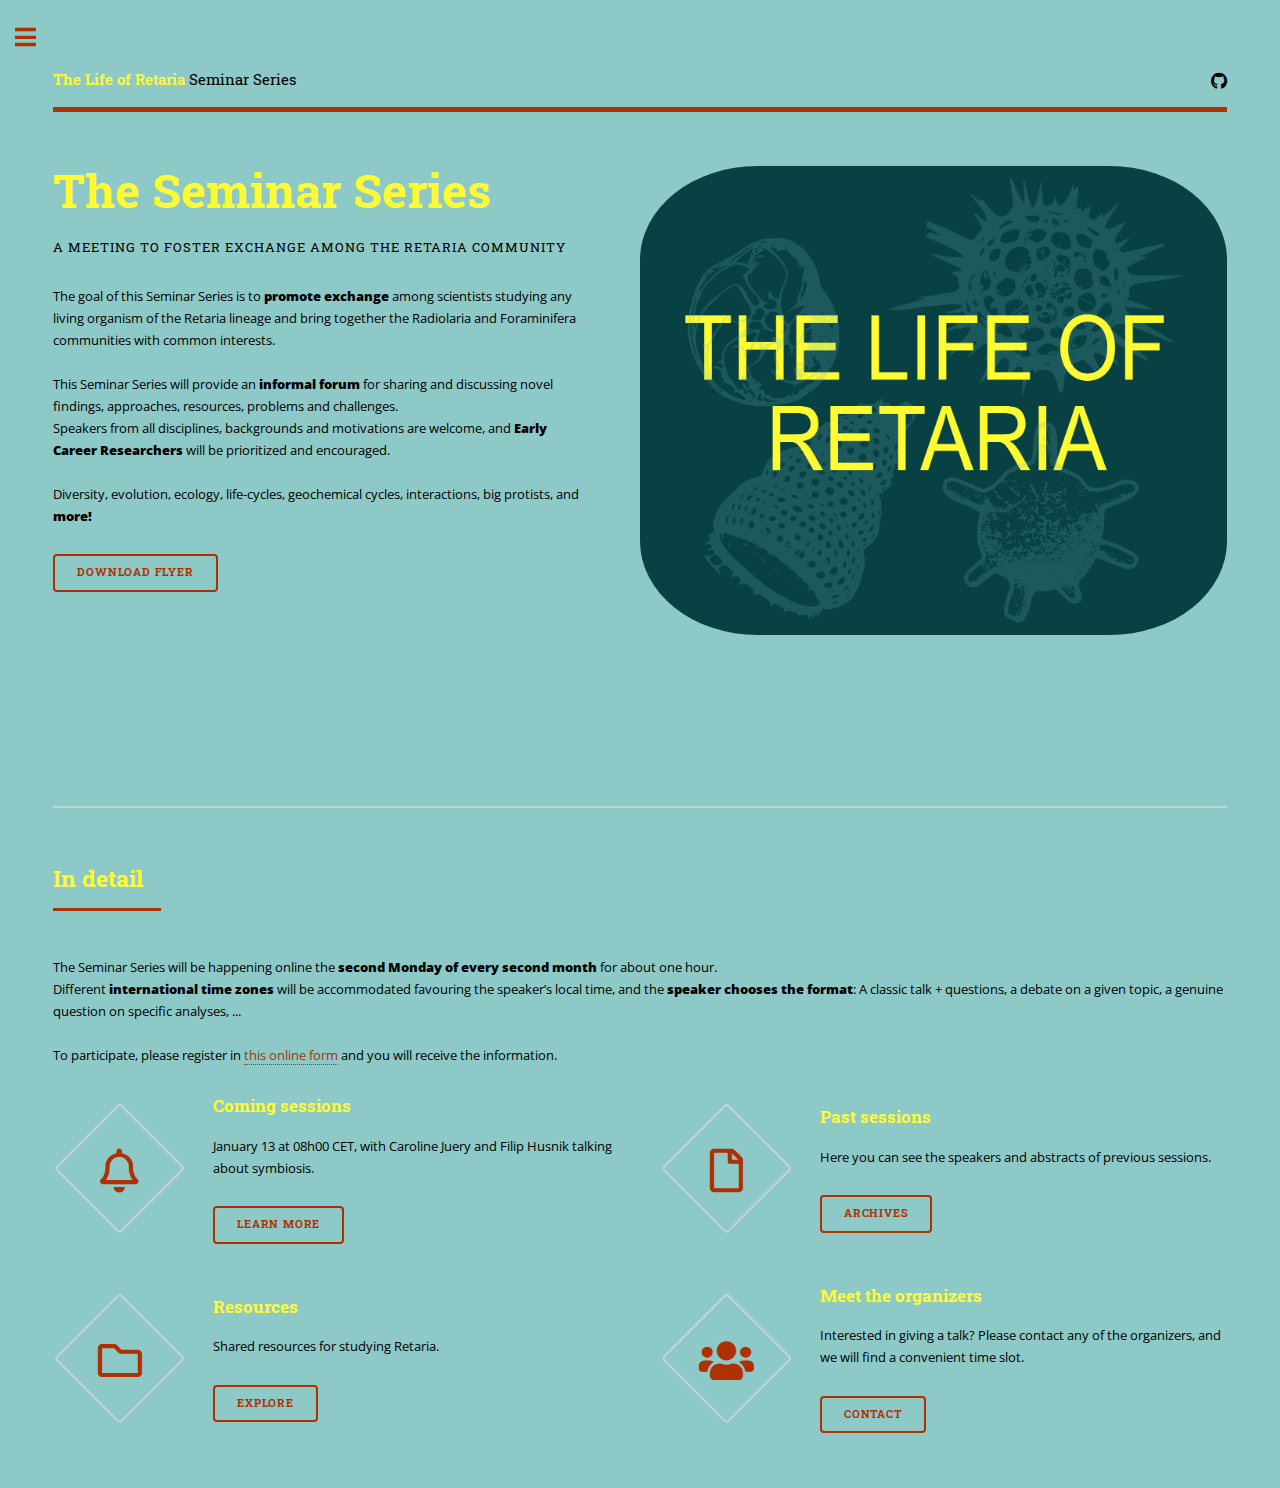
==== commit d6f8ded5: "Add files via upload" ====
--- a/index.html
+++ b/index.html
@@ -53,7 +53,7 @@
 											<span class="icon fa-bell"></span>
 											<div class="content">
 												<h3><a href="comingsessions.html">Coming sessions</a></h3>
-												<p>We are organizing a session on symbiosis on January 13 as tentative date. Please stay tuned!<b></b></p>
+												<p>January 13 at 08h00 CET, with Caroline Juery and Filip Husnik talking about symbiosis.<b></b></p>
 												<ul class="actions">
 													<li><a href="comingsessions.html" class="button big">Learn More</a></li>
 												</ul>
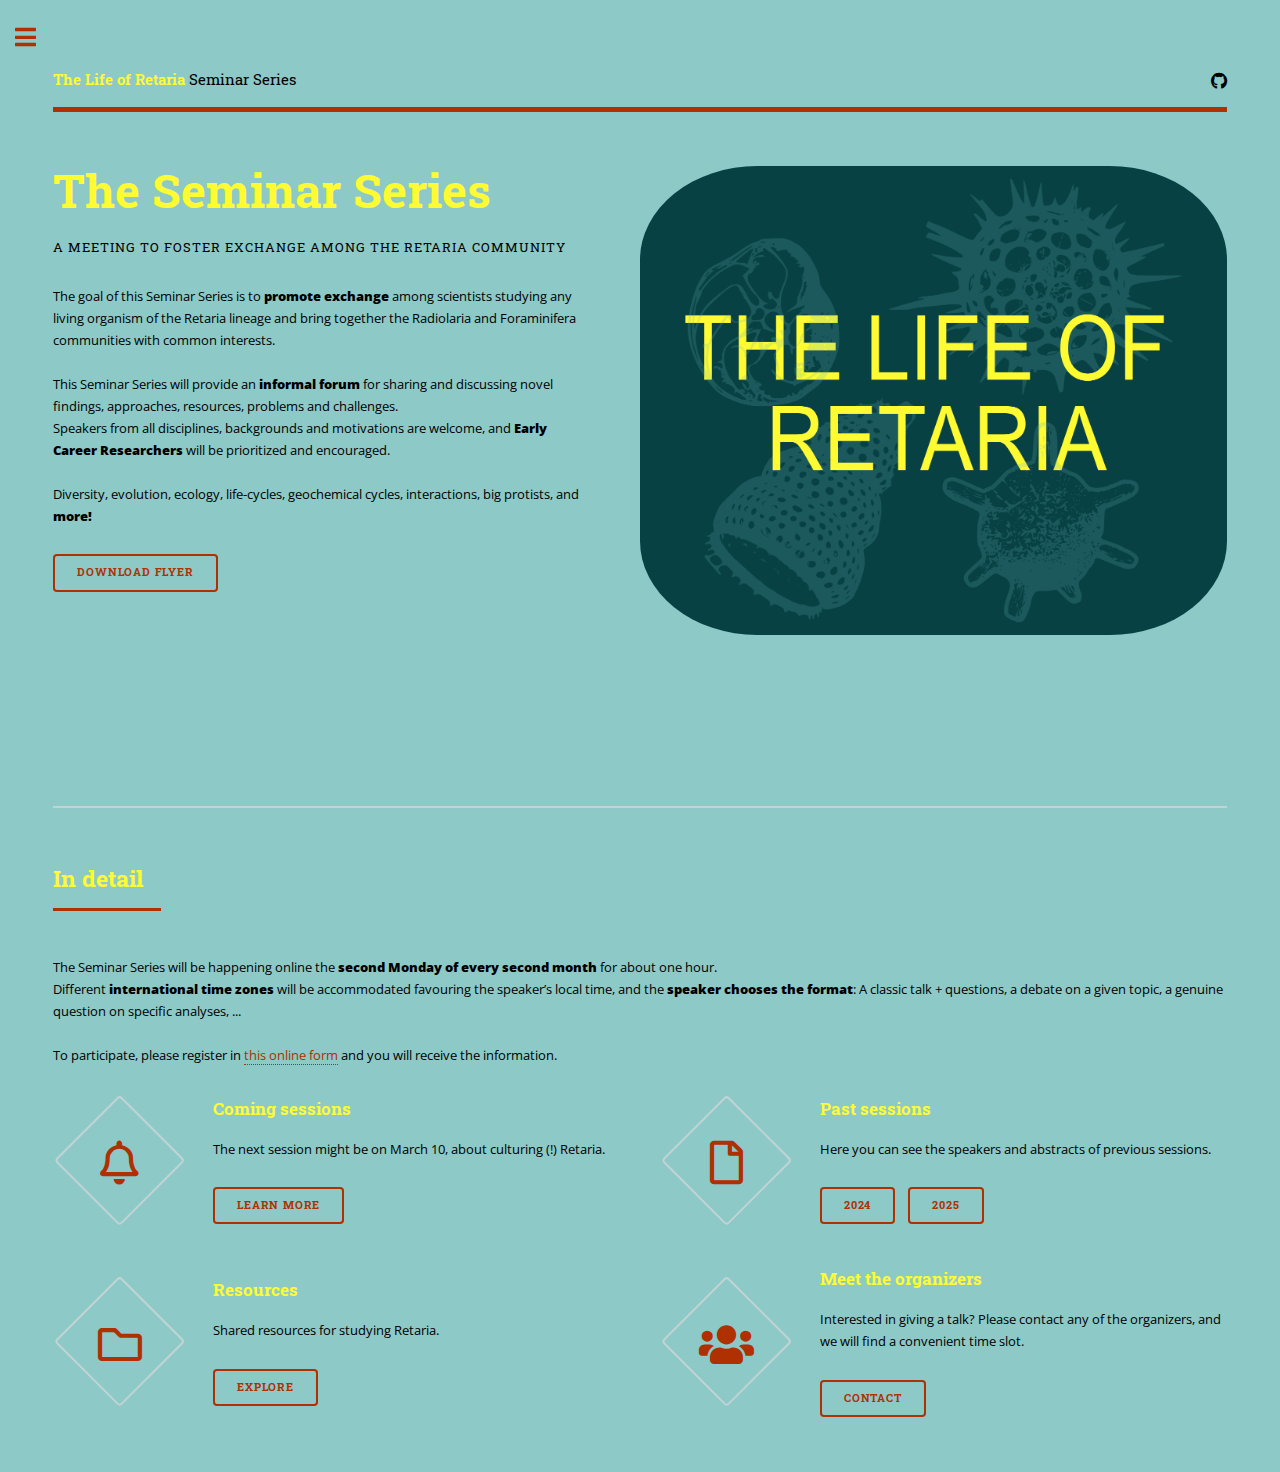
==== commit 3f5e8372: "Add files via upload" ====
--- a/index.html
+++ b/index.html
@@ -53,7 +53,7 @@
 											<span class="icon fa-bell"></span>
 											<div class="content">
 												<h3><a href="comingsessions.html">Coming sessions</a></h3>
-												<p>January 13 at 08h00 CET, with Caroline Juery and Filip Husnik talking about symbiosis.<b></b></p>
+												<p>The next session might be on March 10, about culturing (!) Retaria.<b></b></p>
 												<ul class="actions">
 													<li><a href="comingsessions.html" class="button big">Learn More</a></li>
 												</ul>
@@ -65,7 +65,8 @@
 												<h3><a href="pastsessions.html">Past sessions</a></h3>
 												<p>Here you can see the speakers and abstracts of previous sessions.</p>
 												<ul class="actions">
-													<li><a href="pastsessions2024.html" class="button big">Archives</a></li>
+													<li><a href="pastsessions2024.html" class="button big">2024</a></li>
+													<li><a href="pastsessions2025.html" class="button big">2025</a></li>
 												</ul>
 											</div>
 										</article>
@@ -107,6 +108,7 @@
 											<span class="opener">Programme</span>
 											<ul>
 												<li><a href="comingsessions.html">Coming sessions</a></li>
+												<li><a href="pastsessions2025.html">Past Sessions from 2025</a></li>
 												<li><a href="pastsessions2024.html">Past Sessions from 2024</a></li>
 											</ul>
 										</li>
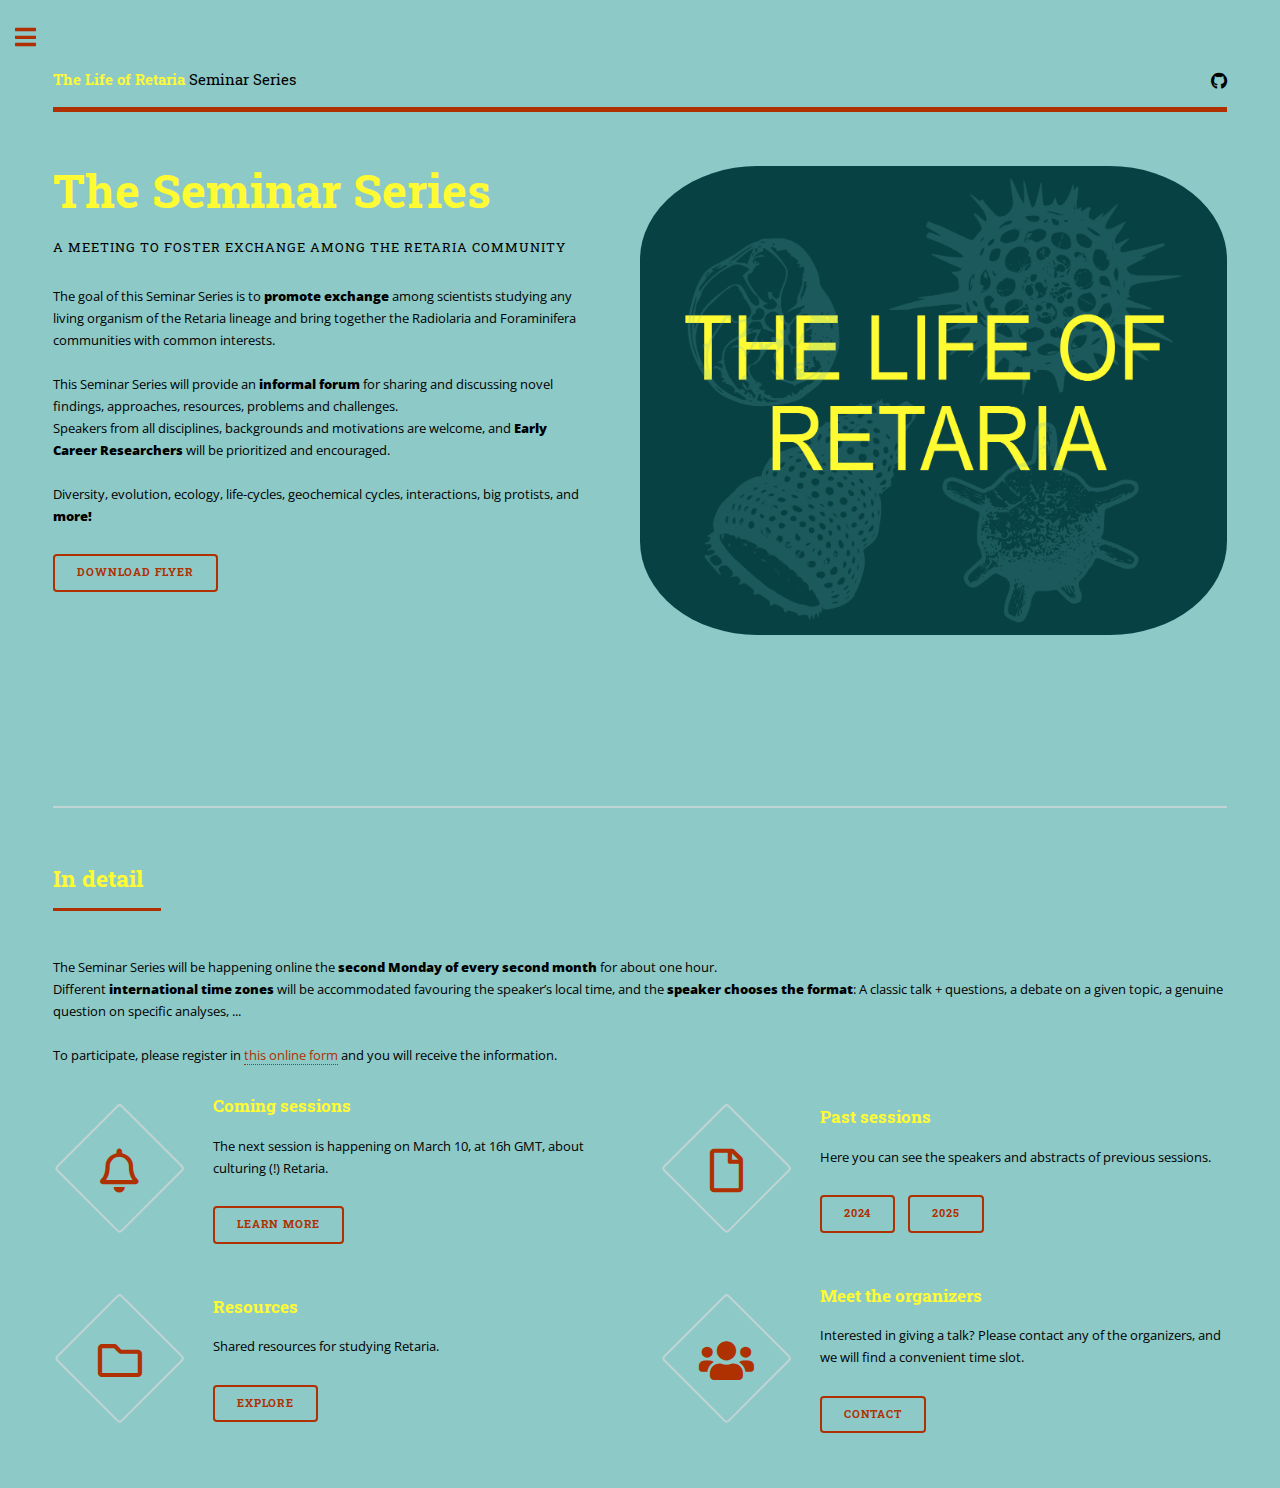
==== commit ac945aaa: "Add files via upload" ====
--- a/index.html
+++ b/index.html
@@ -53,7 +53,7 @@
 											<span class="icon fa-bell"></span>
 											<div class="content">
 												<h3><a href="comingsessions.html">Coming sessions</a></h3>
-												<p>The next session might be on March 10, about culturing (!) Retaria.<b></b></p>
+												<p>The next session is happening on March 10, at 16h GMT, about culturing (!) Retaria.<b></b></p>
 												<ul class="actions">
 													<li><a href="comingsessions.html" class="button big">Learn More</a></li>
 												</ul>
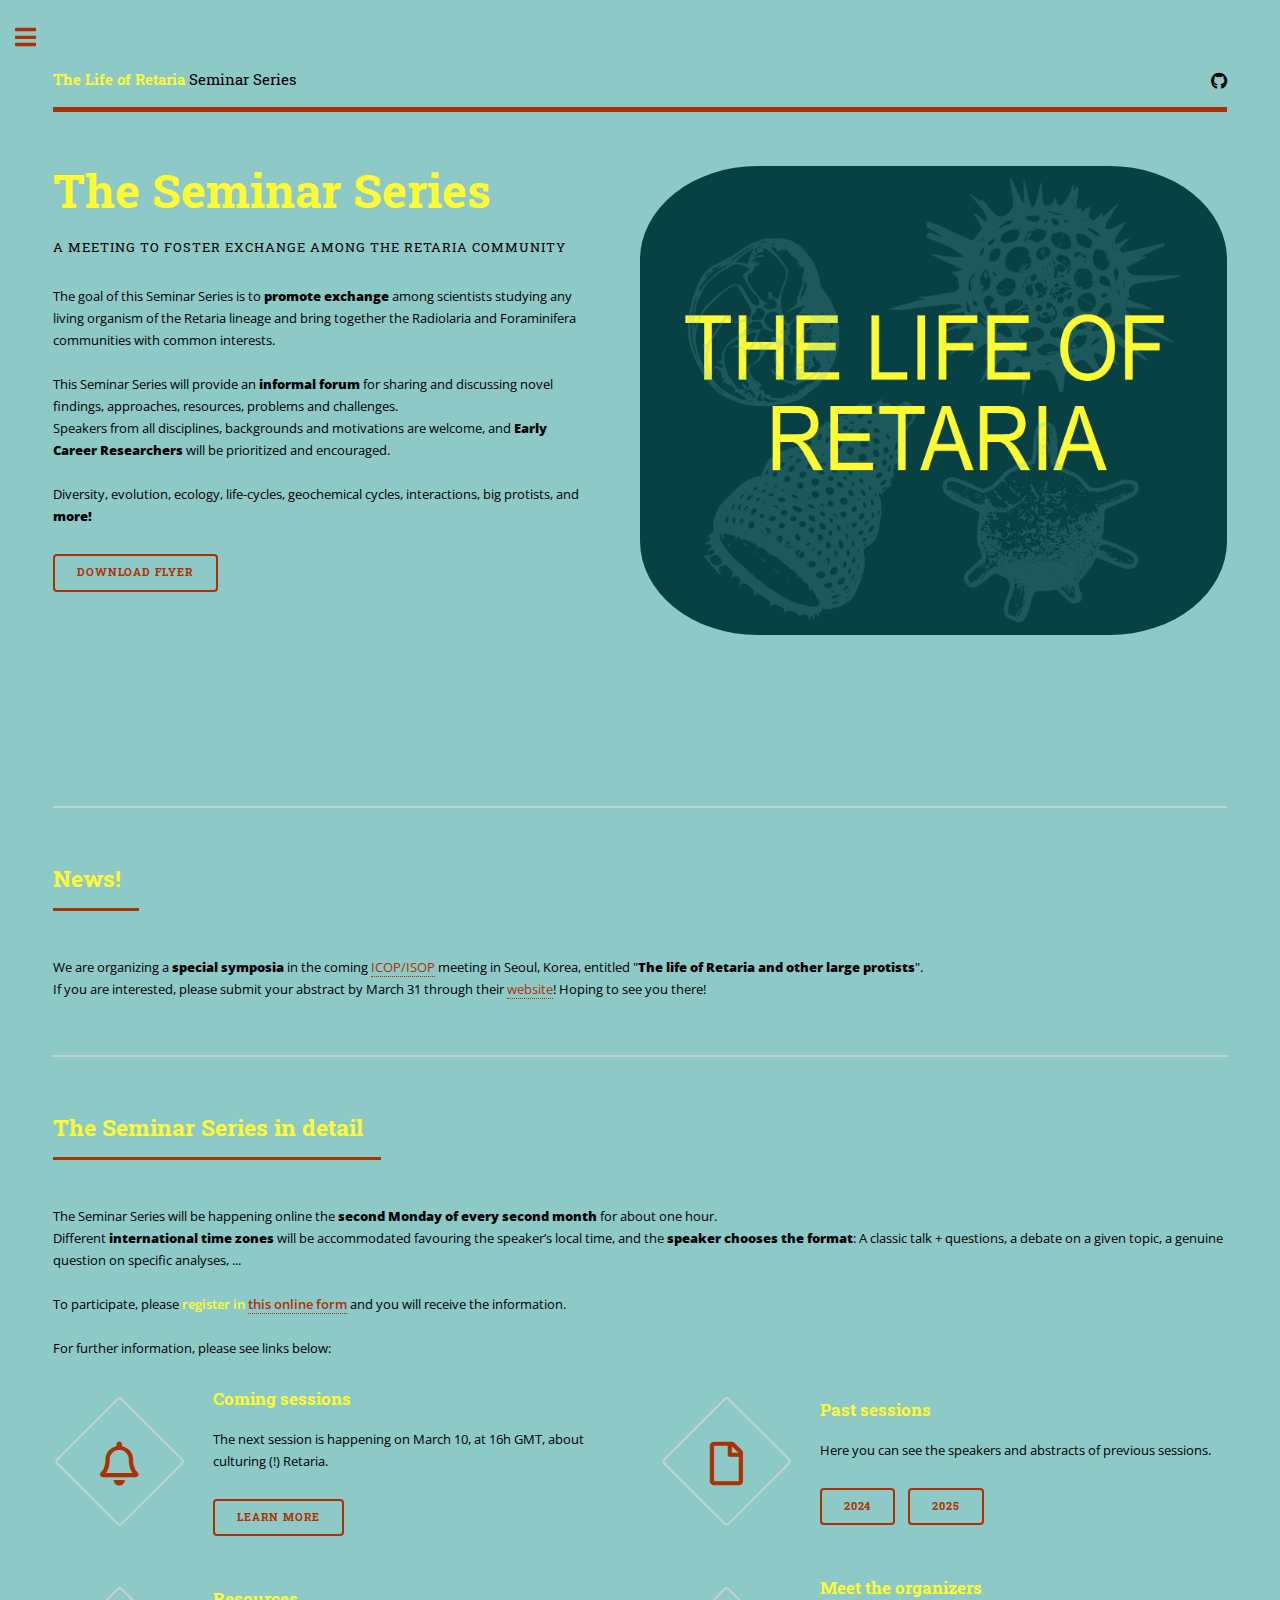
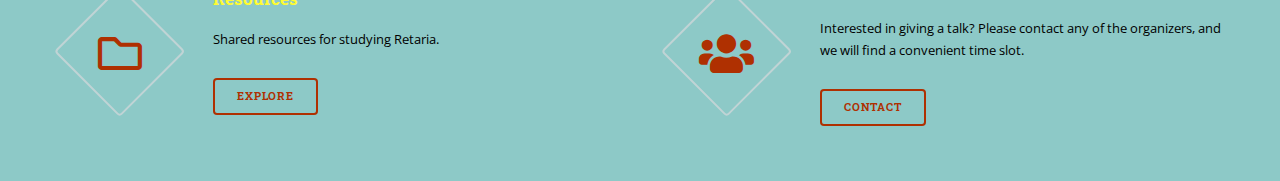
==== commit 078dee06: "Update index.html" ====
--- a/index.html
+++ b/index.html
@@ -41,12 +41,20 @@
 							<!-- Section -->
 								<section>
 									<header class="major">
-										<h2>In detail</h2>
+										<h2>News!</h2>
 									</header>
-									<p>
-										The Seminar Series will be happening online the <b>second Monday of every second month</b> for about one hour.<br>
+									<p>We are organizing a <b>special symposia</b> in the coming <a href="https://icop2025.org/">ICOP/ISOP</a> meeting in Seoul, Korea, entitled "<b>The life of Retaria and other large protists</b>".<br>
+									If you are interested, please submit your abstract by March 31 through their <a href="https://icop2025.org/abstract/registration/1">website</a>! Hoping to see you there!<br>
+									</p>
+								</section>
+								<section>
+									<header class="major">
+										<h2>The Seminar Series in detail</h2>
+									</header>
+									<p>The Seminar Series will be happening online the <b>second Monday of every second month</b> for about one hour.<br>
 										Different <b>international time zones</b> will be accommodated favouring the speaker’s local time, and the <b>speaker chooses the format</b>: A classic talk + questions, a debate on a given topic, a genuine question on specific analyses, ...<br><br>
-										To participate, please register in <a href="https://docs.google.com/forms/d/e/1FAIpQLSf4iBvJV8QETaDscvGAwQDa0go0ghVINvM5Ap4pPi6dqflSEQ/viewform" target="_blank">this online form</a> and you will receive the information.<br>
+										To participate, please <strong>register in <a href="https://docs.google.com/forms/d/e/1FAIpQLSf4iBvJV8QETaDscvGAwQDa0go0ghVINvM5Ap4pPi6dqflSEQ/viewform" target="_blank">this online form</a></strong> and you will receive the information.<br><br>
+										For further information, please see links below:<br>
 									</p>
 									<div class="features">
 										<article>
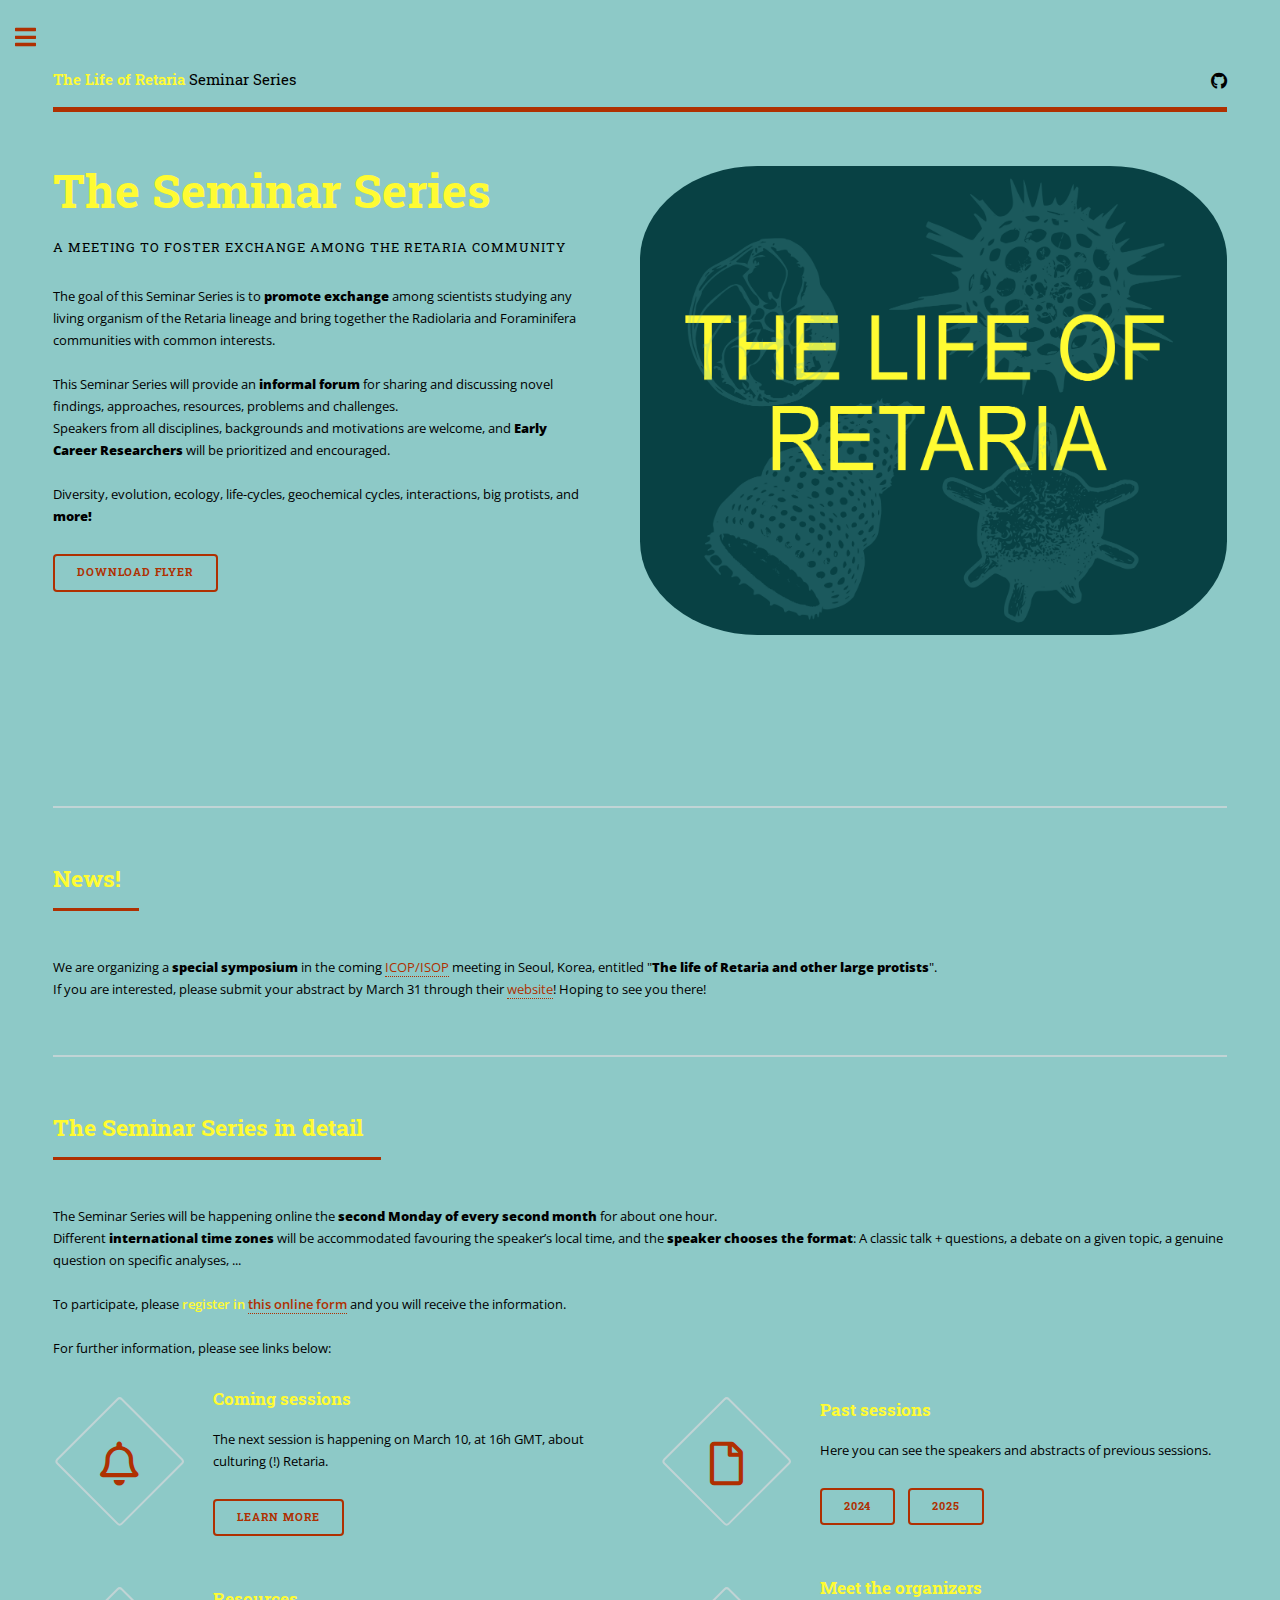
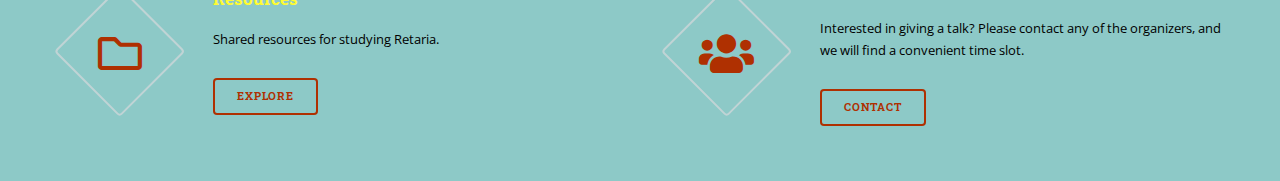
==== commit 71d46b0a: "Update index.html" ====
--- a/index.html
+++ b/index.html
@@ -43,7 +43,7 @@
 									<header class="major">
 										<h2>News!</h2>
 									</header>
-									<p>We are organizing a <b>special symposia</b> in the coming <a href="https://icop2025.org/">ICOP/ISOP</a> meeting in Seoul, Korea, entitled "<b>The life of Retaria and other large protists</b>".<br>
+									<p>We are organizing a <b>special symposium</b> in the coming <a href="https://icop2025.org/">ICOP/ISOP</a> meeting in Seoul, Korea, entitled "<b>The life of Retaria and other large protists</b>".<br>
 									If you are interested, please submit your abstract by March 31 through their <a href="https://icop2025.org/abstract/registration/1">website</a>! Hoping to see you there!<br>
 									</p>
 								</section>
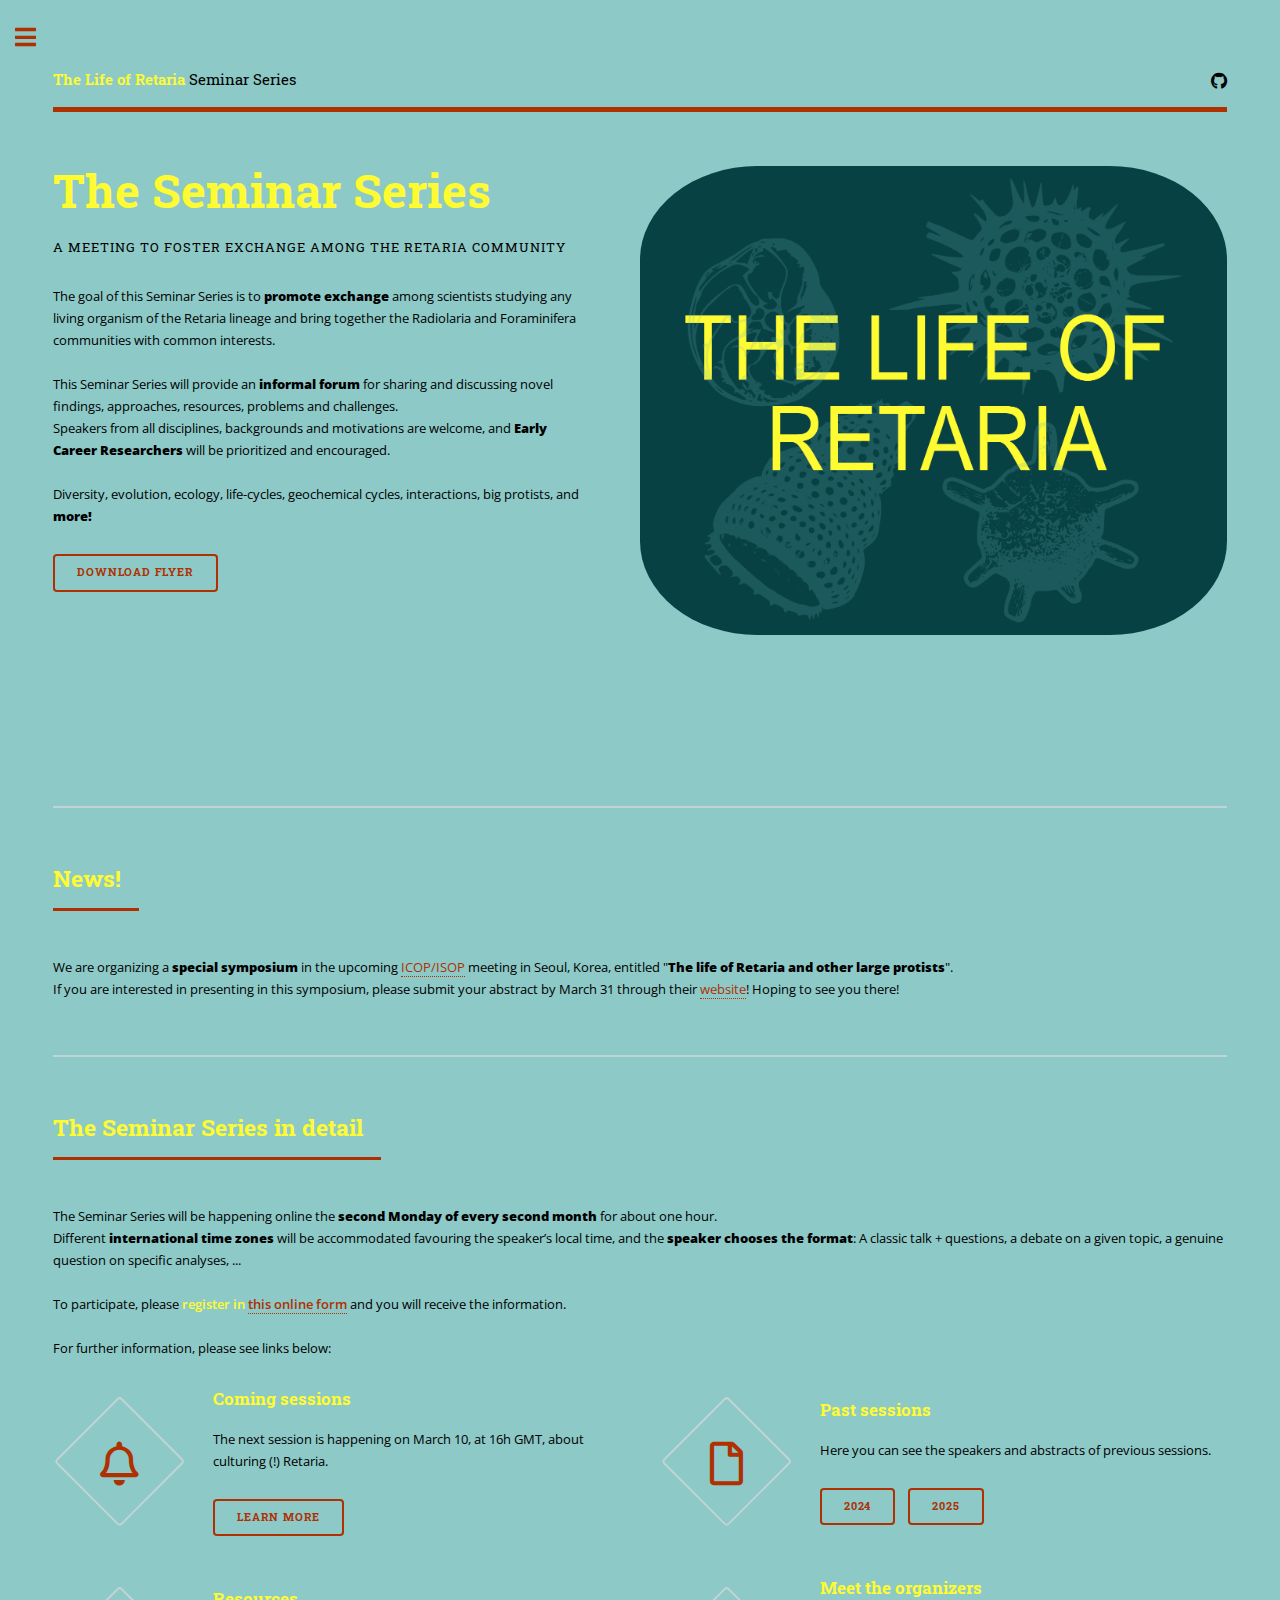
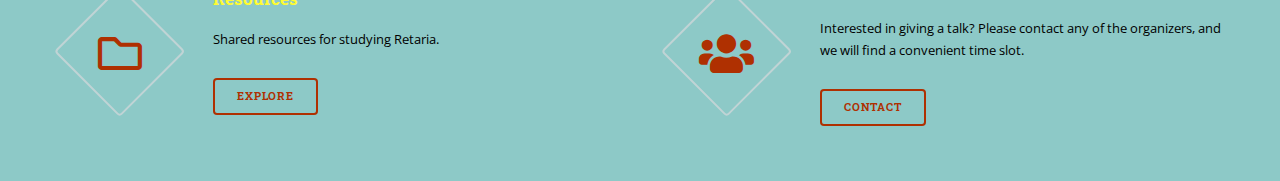
==== commit e4c6ab2a: "index.html" ====
--- a/index.html
+++ b/index.html
@@ -43,8 +43,8 @@
 									<header class="major">
 										<h2>News!</h2>
 									</header>
-									<p>We are organizing a <b>special symposium</b> in the coming <a href="https://icop2025.org/">ICOP/ISOP</a> meeting in Seoul, Korea, entitled "<b>The life of Retaria and other large protists</b>".<br>
-									If you are interested, please submit your abstract by March 31 through their <a href="https://icop2025.org/abstract/registration/1">website</a>! Hoping to see you there!<br>
+									<p>We are organizing a <b>special symposium</b> in the upcoming <a href="https://icop2025.org/">ICOP/ISOP</a> meeting in Seoul, Korea, entitled "<b>The life of Retaria and other large protists</b>".<br>
+									If you are interested in presenting in this symposium, please submit your abstract by March 31 through their <a href="https://icop2025.org/abstract/registration/1">website</a>! Hoping to see you there!<br>
 									</p>
 								</section>
 								<section>
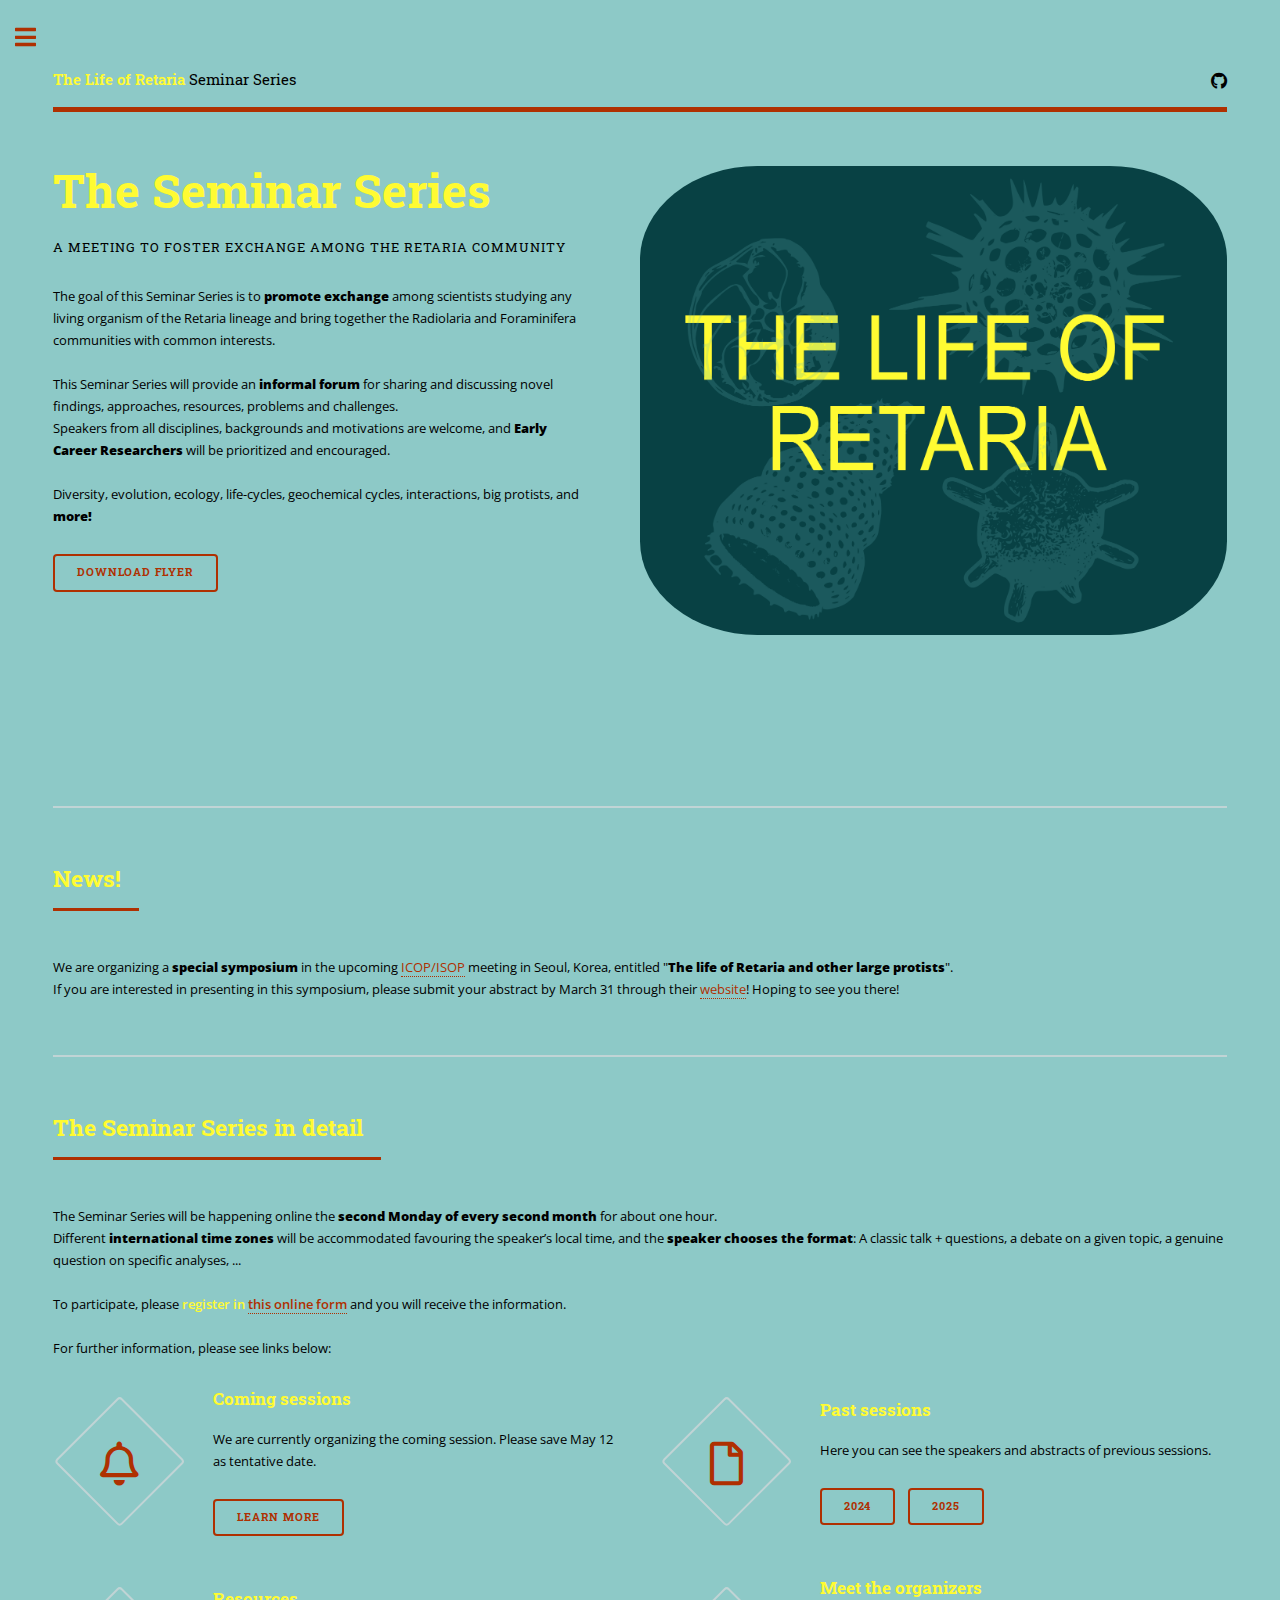
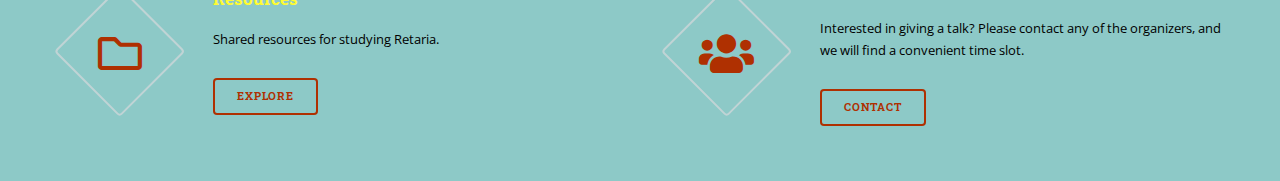
==== commit c779bf48: "Add files via upload" ====
--- a/index.html
+++ b/index.html
@@ -43,8 +43,8 @@
 									<header class="major">
 										<h2>News!</h2>
 									</header>
-									<p>We are organizing a <b>special symposium</b> in the upcoming <a href="https://icop2025.org/">ICOP/ISOP</a> meeting in Seoul, Korea, entitled "<b>The life of Retaria and other large protists</b>".<br>
-									If you are interested in presenting in this symposium, please submit your abstract by March 31 through their <a href="https://icop2025.org/abstract/registration/1">website</a>! Hoping to see you there!<br>
+									<p>We are organizing a <b>special symposium</b> in the upcoming <a href="https://icop2025.org/" target="_blank">ICOP/ISOP</a> meeting in Seoul, Korea, entitled "<b>The life of Retaria and other large protists</b>".<br>
+									If you are interested in presenting in this symposium, please submit your abstract by March 31 through their <a href="https://icop2025.org/abstract/registration/1" target="_blank">website</a>! Hoping to see you there!<br>
 									</p>
 								</section>
 								<section>
@@ -61,7 +61,7 @@
 											<span class="icon fa-bell"></span>
 											<div class="content">
 												<h3><a href="comingsessions.html">Coming sessions</a></h3>
-												<p>The next session is happening on March 10, at 16h GMT, about culturing (!) Retaria.<b></b></p>
+												<p>We are currently organizing the coming session. Please save May 12 as tentative date.<b></b></p>
 												<ul class="actions">
 													<li><a href="comingsessions.html" class="button big">Learn More</a></li>
 												</ul>
